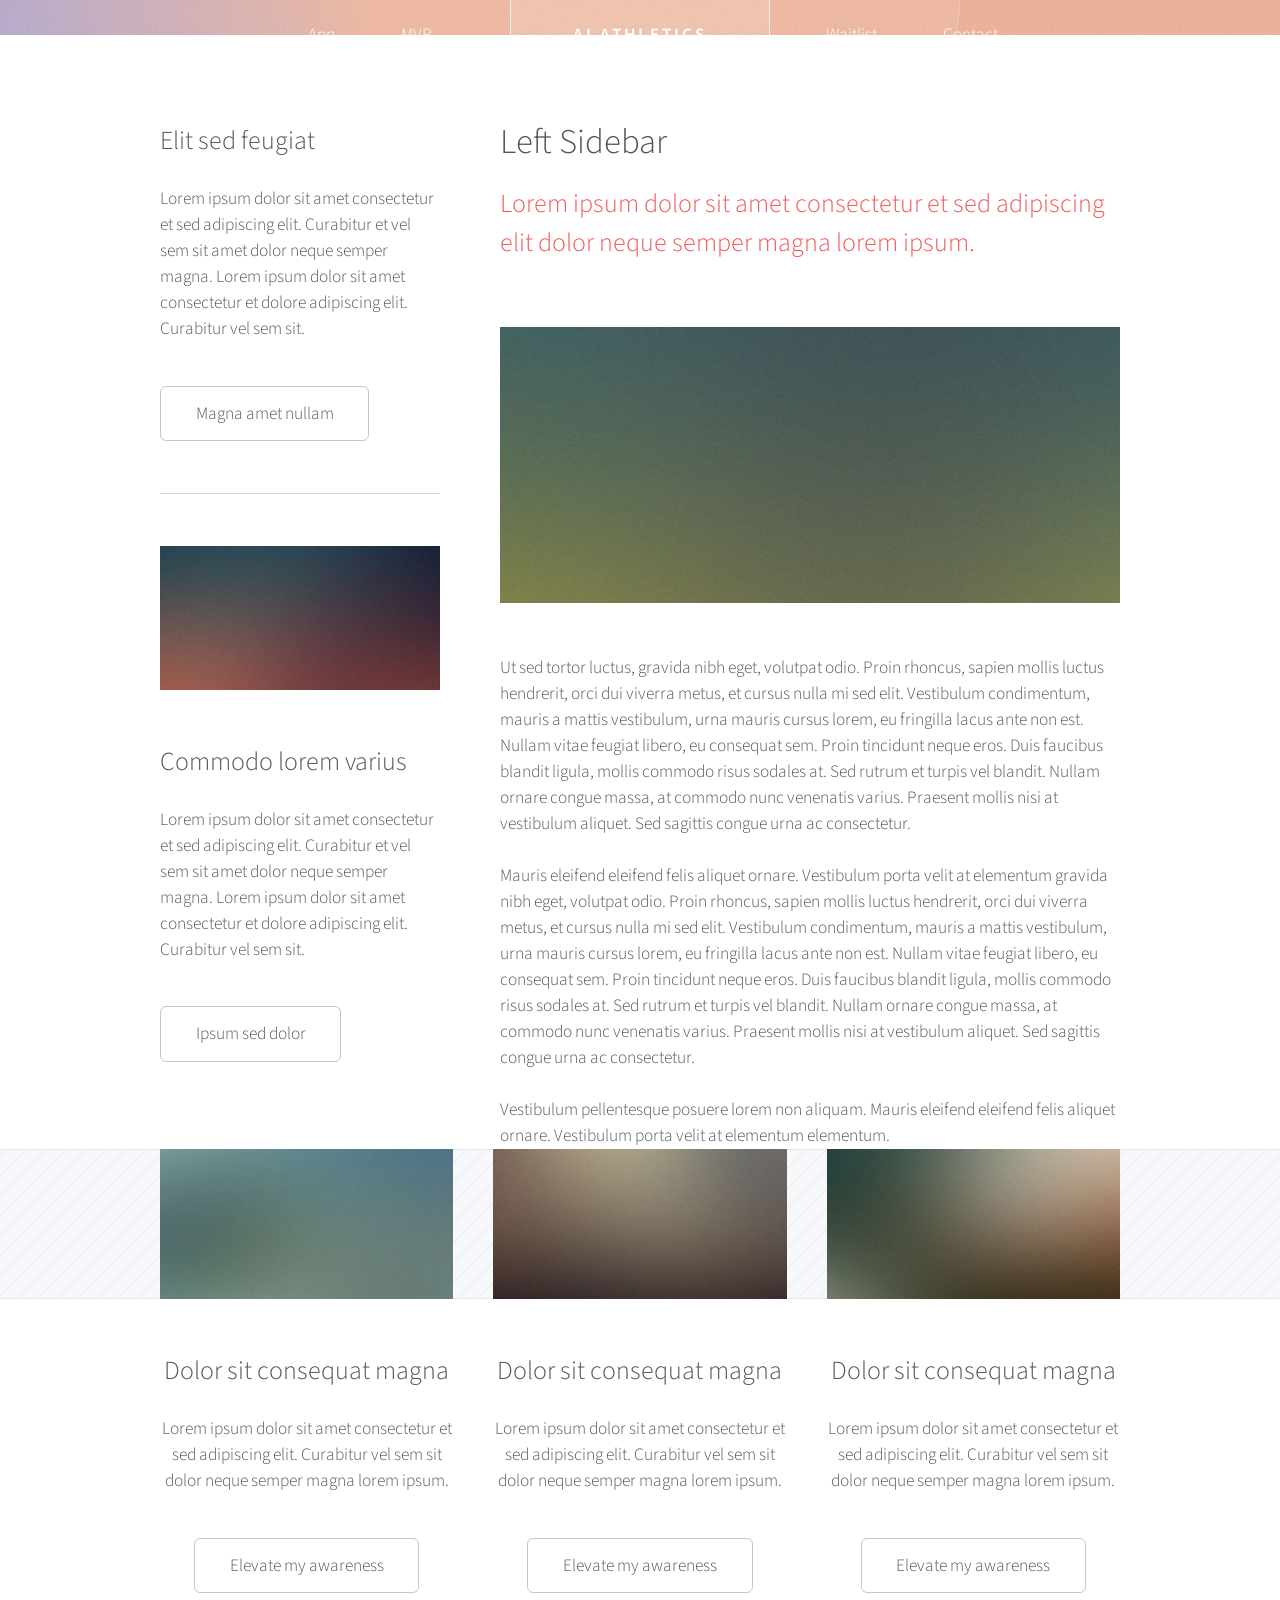
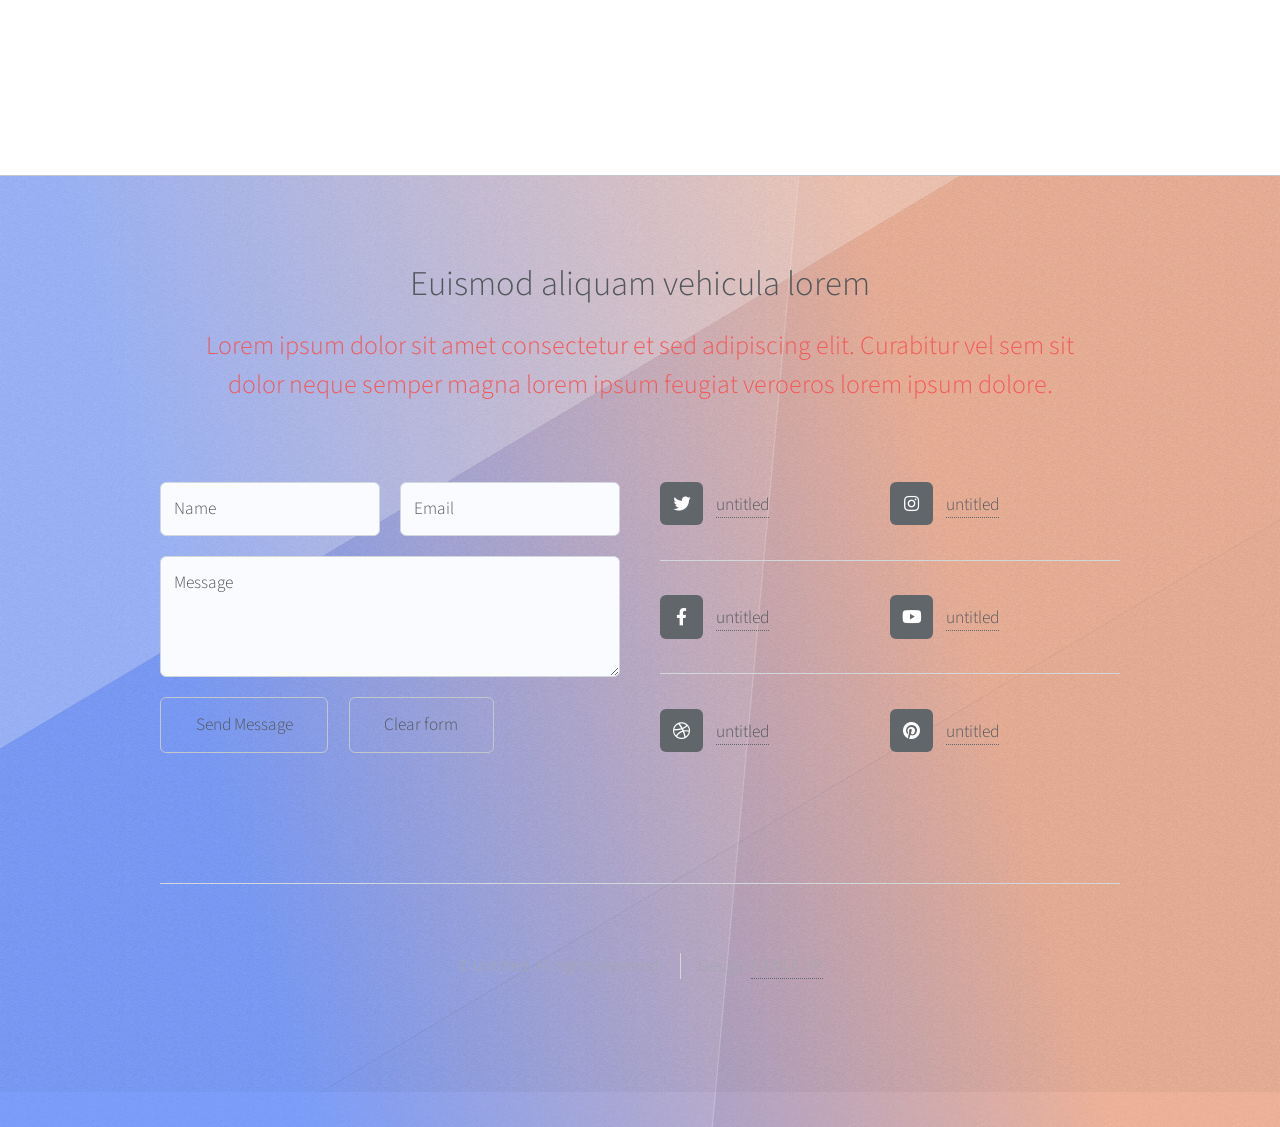
==== app.html @ b70597d1 "New AI Athletics website" ====
<!DOCTYPE HTML>
<!--
	Telephasic by HTML5 UP
	html5up.net | @ajlkn
	Free for personal and commercial use under the CCA 3.0 license (html5up.net/license)
-->
<html>
	<head>
		<title>Telephasic by HTML5 UP</title>
		<meta charset="utf-8" />
		<meta name="viewport" content="width=device-width, initial-scale=1, user-scalable=no" />
		<link rel="stylesheet" href="assets/css/main.css" />
	</head>
	<body class="left-sidebar is-preload">
		<div id="page-wrapper">

			<!-- Header -->
				<div id="header-wrapper">
					<div id="header" class="container">

						<!-- Logo -->
							<h1 id="logo"><a href="index.html">AI Athletics</a></h1>

						<!-- Nav -->
							<nav id="nav">
								<ul>
									<li><a href="app.html">App</a></li>
									<li><a href="mvp.html">MVP</a></li>
									<li class="break"><a href="waitlist.html">Waitlist</a></li>
									<li><a href="contact.html">Contact</a></li>
								</ul>
							</nav>

					</div>

			<!-- Main -->
				<div class="wrapper">
					<div class="container" id="main">
						<div class="row gtr-150">
							<div class="col-4 col-12-narrower">

								<!-- Sidebar -->
									<section id="sidebar">
										<section>
											<header>
												<h3>Elit sed feugiat</h3>
											</header>
											<p>Lorem ipsum dolor sit amet consectetur et sed adipiscing elit. Curabitur et vel
											sem sit amet dolor neque semper magna. Lorem ipsum dolor sit amet consectetur et dolore
											adipiscing elit. Curabitur vel sem sit.</p>
											<ul class="actions">
												<li><a href="#" class="button">Magna amet nullam</a></li>
											</ul>
										</section>
										<section>
											<a href="#" class="image featured"><img src="images/pic07.jpg" alt="" /></a>
											<header>
												<h3>Commodo lorem varius</h3>
											</header>
											<p>Lorem ipsum dolor sit amet consectetur et sed adipiscing elit. Curabitur et vel
											sem sit amet dolor neque semper magna. Lorem ipsum dolor sit amet consectetur et dolore
											adipiscing elit. Curabitur vel sem sit.</p>
											<ul class="actions">
												<li><a href="#" class="button">Ipsum sed dolor</a></li>
											</ul>
										</section>
									</section>

							</div>
							<div class="col-8 col-12-narrower imp-narrower">

								<!-- Content -->
									<article id="content">
										<header>
											<h2>Left Sidebar</h2>
											<p>Lorem ipsum dolor sit amet consectetur et sed adipiscing elit
											dolor neque semper magna lorem ipsum.</p>
										</header>
										<a href="#" class="image featured"><img src="images/pic02.jpg" alt="" /></a>
										<p>Ut sed tortor luctus, gravida nibh eget, volutpat odio. Proin rhoncus, sapien
										mollis luctus hendrerit, orci dui viverra metus, et cursus nulla mi sed elit. Vestibulum
										condimentum, mauris a mattis vestibulum, urna mauris cursus lorem, eu fringilla lacus
										ante non est. Nullam vitae feugiat libero, eu consequat sem. Proin tincidunt neque
										eros. Duis faucibus blandit ligula, mollis commodo risus sodales at. Sed rutrum et
										turpis vel blandit. Nullam ornare congue massa, at commodo nunc venenatis varius.
										Praesent mollis nisi at vestibulum aliquet. Sed sagittis congue urna ac consectetur.</p>
										<p>Mauris eleifend eleifend felis aliquet ornare. Vestibulum porta velit at elementum
										gravida nibh eget, volutpat odio. Proin rhoncus, sapien
										mollis luctus hendrerit, orci dui viverra metus, et cursus nulla mi sed elit. Vestibulum
										condimentum, mauris a mattis vestibulum, urna mauris cursus lorem, eu fringilla lacus
										ante non est. Nullam vitae feugiat libero, eu consequat sem. Proin tincidunt neque
										eros. Duis faucibus blandit ligula, mollis commodo risus sodales at. Sed rutrum et
										turpis vel blandit. Nullam ornare congue massa, at commodo nunc venenatis varius.
										Praesent mollis nisi at vestibulum aliquet. Sed sagittis congue urna ac consectetur.</p>
										<p>Vestibulum pellentesque posuere lorem non aliquam. Mauris eleifend eleifend
										felis aliquet ornare. Vestibulum porta velit at elementum elementum.</p>
									</article>

							</div>
						</div>
						<div class="row features">
							<section class="col-4 col-12-narrower feature">
								<div class="image-wrapper first">
									<a href="#" class="image featured"><img src="images/pic03.jpg" alt="" /></a>
								</div>
								<header>
									<h3>Dolor sit consequat magna</h3>
								</header>
								<p>Lorem ipsum dolor sit amet consectetur et sed adipiscing elit. Curabitur
								vel sem sit dolor neque semper magna lorem ipsum.</p>
								<ul class="actions">
									<li><a href="#" class="button">Elevate my awareness</a></li>
								</ul>
							</section>
							<section class="col-4 col-12-narrower feature">
								<div class="image-wrapper">
									<a href="#" class="image featured"><img src="images/pic04.jpg" alt="" /></a>
								</div>
								<header>
									<h3>Dolor sit consequat magna</h3>
								</header>
								<p>Lorem ipsum dolor sit amet consectetur et sed adipiscing elit. Curabitur
								vel sem sit dolor neque semper magna lorem ipsum.</p>
								<ul class="actions">
									<li><a href="#" class="button">Elevate my awareness</a></li>
								</ul>
							</section>
							<section class="col-4 col-12-narrower feature">
								<div class="image-wrapper">
									<a href="#" class="image featured"><img src="images/pic05.jpg" alt="" /></a>
								</div>
								<header>
									<h3>Dolor sit consequat magna</h3>
								</header>
								<p>Lorem ipsum dolor sit amet consectetur et sed adipiscing elit. Curabitur
								vel sem sit dolor neque semper magna lorem ipsum.</p>
								<ul class="actions">
									<li><a href="#" class="button">Elevate my awareness</a></li>
								</ul>
							</section>
						</div>
					</div>
				</div>

			<!-- Footer -->
				<div id="footer-wrapper">
					<div id="footer" class="container">
						<header class="major">
							<h2>Euismod aliquam vehicula lorem</h2>
							<p>Lorem ipsum dolor sit amet consectetur et sed adipiscing elit. Curabitur vel sem sit<br />
							dolor neque semper magna lorem ipsum feugiat veroeros lorem ipsum dolore.</p>
						</header>
						<div class="row">
							<section class="col-6 col-12-narrower">
								<form method="post" action="#">
									<div class="row gtr-50">
										<div class="col-6 col-12-mobile">
											<input name="name" placeholder="Name" type="text" />
										</div>
										<div class="col-6 col-12-mobile">
											<input name="email" placeholder="Email" type="text" />
										</div>
										<div class="col-12">
											<textarea name="message" placeholder="Message"></textarea>
										</div>
										<div class="col-12">
											<ul class="actions">
												<li><input type="submit" value="Send Message" /></li>
												<li><input type="reset" value="Clear form" /></li>
											</ul>
										</div>
									</div>
								</form>
							</section>
							<section class="col-6 col-12-narrower">
								<div class="row gtr-0">
									<ul class="divided icons col-6 col-12-mobile">
										<li class="icon brands fa-twitter"><a href="#"><span class="extra">twitter.com/</span>untitled</a></li>
										<li class="icon brands fa-facebook-f"><a href="#"><span class="extra">facebook.com/</span>untitled</a></li>
										<li class="icon brands fa-dribbble"><a href="#"><span class="extra">dribbble.com/</span>untitled</a></li>
									</ul>
									<ul class="divided icons col-6 col-12-mobile">
										<li class="icon brands fa-instagram"><a href="#"><span class="extra">instagram.com/</span>untitled</a></li>
										<li class="icon brands fa-youtube"><a href="#"><span class="extra">youtube.com/</span>untitled</a></li>
										<li class="icon brands fa-pinterest"><a href="#"><span class="extra">pinterest.com/</span>untitled</a></li>
									</ul>
								</div>
							</section>
						</div>
					</div>
					<div id="copyright" class="container">
						<ul class="menu">
							<li>&copy; Untitled. All rights reserved.</li><li>Design: <a href="http://html5up.net">HTML5 UP</a></li>
						</ul>
					</div>
				</div>

		</div>

		<!-- Scripts -->
			<script src="assets/js/jquery.min.js"></script>
			<script src="assets/js/jquery.dropotron.min.js"></script>
			<script src="assets/js/browser.min.js"></script>
			<script src="assets/js/breakpoints.min.js"></script>
			<script src="assets/js/util.js"></script>
			<script src="assets/js/main.js"></script>

	</body>
</html>
---- assets/css/main.css ----
@import url("fontawesome-all.min.css");
@import url("https://fonts.googleapis.com/css?family=Source+Sans+Pro:300,300italic,400,400italic,600");

/*
	Telephasic by HTML5 UP
	html5up.net | @ajlkn
	Free for personal and commercial use under the CCA 3.0 license (html5up.net/license)
*/

html, body, div, span, applet, object,
iframe, h1, h2, h3, h4, h5, h6, p, blockquote,
pre, a, abbr, acronym, address, big, cite,
code, del, dfn, em, img, ins, kbd, q, s, samp,
small, strike, strong, sub, sup, tt, var, b,
u, i, center, dl, dt, dd, ol, ul, li, fieldset,
form, label, legend, table, caption, tbody,
tfoot, thead, tr, th, td, article, aside,
canvas, details, embed, figure, figcaption,
footer, header, hgroup, menu, nav, output, ruby,
section, summary, time, mark, audio, video {
	margin: 0;
	padding: 0;
	border: 0;
	font-size: 100%;
	font: inherit;
	vertical-align: baseline;}

article, aside, details, figcaption, figure,
footer, header, hgroup, menu, nav, section {
	display: block;}

body {
	line-height: 1;
}

ol, ul {
	list-style: none;
}

blockquote, q {
	quotes: none;
}

	blockquote:before, blockquote:after, q:before, q:after {
		content: '';
		content: none;
	}

table {
	border-collapse: collapse;
	border-spacing: 0;
}

body {
	-webkit-text-size-adjust: none;
}

mark {
	background-color: transparent;
	color: inherit;
}

input::-moz-focus-inner {
	border: 0;
	padding: 0;
}

input, select, textarea {
	-moz-appearance: none;
	-webkit-appearance: none;
	-ms-appearance: none;
	appearance: none;
}

/* Basic */

	@-ms-viewport {
		width: device-width;
	}

	html {
		box-sizing: border-box;
	}

	*, *:before, *:after {
		box-sizing: inherit;
	}

	body {
		background: #f5f7fa;
		font-family: 'Source Sans Pro', sans-serif;
		font-weight: 300;
		color: #52575c;
		line-height: 1.75em;
		font-size: 14pt;
	}

		body.is-preload *, body.is-preload *:before, body.is-preload *:after {
			-moz-animation: none !important;
			-webkit-animation: none !important;
			-ms-animation: none !important;
			animation: none !important;
			-moz-transition: none !important;
			-webkit-transition: none !important;
			-ms-transition: none !important;
			transition: none !important;
		}

	input, textarea, select {
		font-family: 'Source Sans Pro', sans-serif;
		font-weight: 300;
		color: #52575c;
		line-height: 1.75em;
		font-size: 15pt;
	}

	h1, h2, h3, h4, h5, h6 {
		font-weight: 300;
		color: #52575c;
	}

	h1 a, h2 a, h3 a, h4 a, h5 a, h6 a {
		color: inherit;
		text-decoration: none;
	}

	h2 {
		font-size: 2em;
		line-height: 1.25em;
	}

	h3 {
		font-size: 1.5em;
		line-height: 1.5em;
	}

	a {
		-moz-transition: color 0.25s ease-in-out, border-color 0.25s ease-in-out, background-color 0.25s ease-in-out;
		-webkit-transition: color 0.25s ease-in-out, border-color 0.25s ease-in-out, background-color 0.25s ease-in-out;
		-ms-transition: color 0.25s ease-in-out, border-color 0.25s ease-in-out, background-color 0.25s ease-in-out;
		transition: color 0.25s ease-in-out, border-color 0.25s ease-in-out, background-color 0.25s ease-in-out;
		color: inherit;
		text-decoration: none;
		border-bottom: dotted 1px #62676c;
	}

		a:hover {
			color: #f35858;
			border-bottom-color: rgba(255, 255, 255, 0);
		}

	strong, b {
		font-weight: 400;
		color: #42474c;
	}

	em, i {
		font-style: italic;
	}

	sub {
		position: relative;
		top: 0.5em;
		font-size: 0.8em;
	}

	sup {
		position: relative;
		top: -0.5em;
		font-size: 0.8em;
	}

	hr {
		border: 0;
		border-top: solid 1px #c2c7cc;
	}

	blockquote {
		border-left: solid 0.5em #c2c7cc;
		padding: 1em 0 1em 2em;
		font-style: italic;
	}

	p, ul, ol, dl, table {
		margin-bottom: 1.5em;
	}

	br.clear {
		clear: both;
	}

	.features {
		margin-bottom: 1.5em;
	}

	.feature {
		text-align: center;
	}

/* Sections/Article */

	section, article {
		margin-bottom: 3em;
	}

	section > :last-child,
	article > :last-child,
	section:last-child,
	article:last-child {
		margin-bottom: 0;
	}

	.row > section, .row > article {
		margin-bottom: 0;
	}

	header {
		margin-bottom: 1.5em;
	}

		header > p {
			display: block;
			color: #f35858;
			padding: 0.75em 0 1em 0;
			font-size: 1.5em;
			line-height: 1.5em;
		}

		header.major {
			text-align: center;
		}

/* Container */

	.container {
		margin: 0 auto;
		max-width: 100%;
		width: 1200px;
	}

		@media screen and (max-width: 1280px) {

			.container {
				width: 960px;
			}

		}

		@media screen and (max-width: 1080px) {

			.container {
				width: 100%;
			}

		}

		@media screen and (max-width: 820px) {

			.container {
				width: 100%;
			}

		}

		@media screen and (max-width: 736px) {

			.container {
				width: 100%;
			}

		}

		@media screen and (max-width: 480px) {

			.container {
				width: 100%;
			}

		}

/* Row */

	.row {
		display: flex;
		flex-wrap: wrap;
		box-sizing: border-box;
		align-items: stretch;
	}

		.row > * {
			box-sizing: border-box;
		}

		.row.gtr-uniform > * > :last-child {
			margin-bottom: 0;
		}

		.row.aln-left {
			justify-content: flex-start;
		}

		.row.aln-center {
			justify-content: center;
		}

		.row.aln-right {
			justify-content: flex-end;
		}

		.row.aln-top {
			align-items: flex-start;
		}

		.row.aln-middle {
			align-items: center;
		}

		.row.aln-bottom {
			align-items: flex-end;
		}

		.row > .imp {
			order: -1;
		}

		.row > .col-1 {
			width: 8.33333%;
		}

		.row > .off-1 {
			margin-left: 8.33333%;
		}

		.row > .col-2 {
			width: 16.66667%;
		}

		.row > .off-2 {
			margin-left: 16.66667%;
		}

		.row > .col-3 {
			width: 25%;
		}

		.row > .off-3 {
			margin-left: 25%;
		}

		.row > .col-4 {
			width: 33.33333%;
		}

		.row > .off-4 {
			margin-left: 33.33333%;
		}

		.row > .col-5 {
			width: 41.66667%;
		}

		.row > .off-5 {
			margin-left: 41.66667%;
		}

		.row > .col-6 {
			width: 50%;
		}

		.row > .off-6 {
			margin-left: 50%;
		}

		.row > .col-7 {
			width: 58.33333%;
		}

		.row > .off-7 {
			margin-left: 58.33333%;
		}

		.row > .col-8 {
			width: 66.66667%;
		}

		.row > .off-8 {
			margin-left: 66.66667%;
		}

		.row > .col-9 {
			width: 75%;
		}

		.row > .off-9 {
			margin-left: 75%;
		}

		.row > .col-10 {
			width: 83.33333%;
		}

		.row > .off-10 {
			margin-left: 83.33333%;
		}

		.row > .col-11 {
			width: 91.66667%;
		}

		.row > .off-11 {
			margin-left: 91.66667%;
		}

		.row > .col-12 {
			width: 100%;
		}

		.row > .off-12 {
			margin-left: 100%;
		}

		.row.gtr-0 {
			margin-top: 0px;
			margin-left: 0px;
		}

			.row.gtr-0 > * {
				padding: 0px 0 0 0px;
			}

			.row.gtr-0.gtr-uniform {
				margin-top: 0px;
			}

				.row.gtr-0.gtr-uniform > * {
					padding-top: 0px;
				}

		.row.gtr-25 {
			margin-top: -12.5px;
			margin-left: -12.5px;
		}

			.row.gtr-25 > * {
				padding: 12.5px 0 0 12.5px;
			}

			.row.gtr-25.gtr-uniform {
				margin-top: -12.5px;
			}

				.row.gtr-25.gtr-uniform > * {
					padding-top: 12.5px;
				}

		.row.gtr-50 {
			margin-top: -25px;
			margin-left: -25px;
		}

			.row.gtr-50 > * {
				padding: 25px 0 0 25px;
			}

			.row.gtr-50.gtr-uniform {
				margin-top: -25px;
			}

				.row.gtr-50.gtr-uniform > * {
					padding-top: 25px;
				}

		.row {
			margin-top: -50px;
			margin-left: -50px;
		}

			.row > * {
				padding: 50px 0 0 50px;
			}

			.row.gtr-uniform {
				margin-top: -50px;
			}

				.row.gtr-uniform > * {
					padding-top: 50px;
				}

		.row.gtr-150 {
			margin-top: -75px;
			margin-left: -75px;
		}

			.row.gtr-150 > * {
				padding: 75px 0 0 75px;
			}

			.row.gtr-150.gtr-uniform {
				margin-top: -75px;
			}

				.row.gtr-150.gtr-uniform > * {
					padding-top: 75px;
				}

		.row.gtr-200 {
			margin-top: -100px;
			margin-left: -100px;
		}

			.row.gtr-200 > * {
				padding: 100px 0 0 100px;
			}

			.row.gtr-200.gtr-uniform {
				margin-top: -100px;
			}

				.row.gtr-200.gtr-uniform > * {
					padding-top: 100px;
				}

		@media screen and (max-width: 1280px) {

			.row {
				display: flex;
				flex-wrap: wrap;
				box-sizing: border-box;
				align-items: stretch;
			}

				.row > * {
					box-sizing: border-box;
				}

				.row.gtr-uniform > * > :last-child {
					margin-bottom: 0;
				}

				.row.aln-left {
					justify-content: flex-start;
				}

				.row.aln-center {
					justify-content: center;
				}

				.row.aln-right {
					justify-content: flex-end;
				}

				.row.aln-top {
					align-items: flex-start;
				}

				.row.aln-middle {
					align-items: center;
				}

				.row.aln-bottom {
					align-items: flex-end;
				}

				.row > .imp-normal {
					order: -1;
				}

				.row > .col-1-normal {
					width: 8.33333%;
				}

				.row > .off-1-normal {
					margin-left: 8.33333%;
				}

				.row > .col-2-normal {
					width: 16.66667%;
				}

				.row > .off-2-normal {
					margin-left: 16.66667%;
				}

				.row > .col-3-normal {
					width: 25%;
				}

				.row > .off-3-normal {
					margin-left: 25%;
				}

				.row > .col-4-normal {
					width: 33.33333%;
				}

				.row > .off-4-normal {
					margin-left: 33.33333%;
				}

				.row > .col-5-normal {
					width: 41.66667%;
				}

				.row > .off-5-normal {
					margin-left: 41.66667%;
				}

				.row > .col-6-normal {
					width: 50%;
				}

				.row > .off-6-normal {
					margin-left: 50%;
				}

				.row > .col-7-normal {
					width: 58.33333%;
				}

				.row > .off-7-normal {
					margin-left: 58.33333%;
				}

				.row > .col-8-normal {
					width: 66.66667%;
				}

				.row > .off-8-normal {
					margin-left: 66.66667%;
				}

				.row > .col-9-normal {
					width: 75%;
				}

				.row > .off-9-normal {
					margin-left: 75%;
				}

				.row > .col-10-normal {
					width: 83.33333%;
				}

				.row > .off-10-normal {
					margin-left: 83.33333%;
				}

				.row > .col-11-normal {
					width: 91.66667%;
				}

				.row > .off-11-normal {
					margin-left: 91.66667%;
				}

				.row > .col-12-normal {
					width: 100%;
				}

				.row > .off-12-normal {
					margin-left: 100%;
				}

				.row.gtr-0 {
					margin-top: 0px;
					margin-left: 0px;
				}

					.row.gtr-0 > * {
						padding: 0px 0 0 0px;
					}

					.row.gtr-0.gtr-uniform {
						margin-top: 0px;
					}

						.row.gtr-0.gtr-uniform > * {
							padding-top: 0px;
						}

				.row.gtr-25 {
					margin-top: -10px;
					margin-left: -10px;
				}

					.row.gtr-25 > * {
						padding: 10px 0 0 10px;
					}

					.row.gtr-25.gtr-uniform {
						margin-top: -10px;
					}

						.row.gtr-25.gtr-uniform > * {
							padding-top: 10px;
						}

				.row.gtr-50 {
					margin-top: -20px;
					margin-left: -20px;
				}

					.row.gtr-50 > * {
						padding: 20px 0 0 20px;
					}

					.row.gtr-50.gtr-uniform {
						margin-top: -20px;
					}

						.row.gtr-50.gtr-uniform > * {
							padding-top: 20px;
						}

				.row {
					margin-top: -40px;
					margin-left: -40px;
				}

					.row > * {
						padding: 40px 0 0 40px;
					}

					.row.gtr-uniform {
						margin-top: -40px;
					}

						.row.gtr-uniform > * {
							padding-top: 40px;
						}

				.row.gtr-150 {
					margin-top: -60px;
					margin-left: -60px;
				}

					.row.gtr-150 > * {
						padding: 60px 0 0 60px;
					}

					.row.gtr-150.gtr-uniform {
						margin-top: -60px;
					}

						.row.gtr-150.gtr-uniform > * {
							padding-top: 60px;
						}

				.row.gtr-200 {
					margin-top: -80px;
					margin-left: -80px;
				}

					.row.gtr-200 > * {
						padding: 80px 0 0 80px;
					}

					.row.gtr-200.gtr-uniform {
						margin-top: -80px;
					}

						.row.gtr-200.gtr-uniform > * {
							padding-top: 80px;
						}

		}

		@media screen and (max-width: 1080px) {

			.row {
				display: flex;
				flex-wrap: wrap;
				box-sizing: border-box;
				align-items: stretch;
			}

				.row > * {
					box-sizing: border-box;
				}

				.row.gtr-uniform > * > :last-child {
					margin-bottom: 0;
				}

				.row.aln-left {
					justify-content: flex-start;
				}

				.row.aln-center {
					justify-content: center;
				}

				.row.aln-right {
					justify-content: flex-end;
				}

				.row.aln-top {
					align-items: flex-start;
				}

				.row.aln-middle {
					align-items: center;
				}

				.row.aln-bottom {
					align-items: flex-end;
				}

				.row > .imp-narrow {
					order: -1;
				}

				.row > .col-1-narrow {
					width: 8.33333%;
				}

				.row > .off-1-narrow {
					margin-left: 8.33333%;
				}

				.row > .col-2-narrow {
					width: 16.66667%;
				}

				.row > .off-2-narrow {
					margin-left: 16.66667%;
				}

				.row > .col-3-narrow {
					width: 25%;
				}

				.row > .off-3-narrow {
					margin-left: 25%;
				}

				.row > .col-4-narrow {
					width: 33.33333%;
				}

				.row > .off-4-narrow {
					margin-left: 33.33333%;
				}

				.row > .col-5-narrow {
					width: 41.66667%;
				}

				.row > .off-5-narrow {
					margin-left: 41.66667%;
				}

				.row > .col-6-narrow {
					width: 50%;
				}

				.row > .off-6-narrow {
					margin-left: 50%;
				}

				.row > .col-7-narrow {
					width: 58.33333%;
				}

				.row > .off-7-narrow {
					margin-left: 58.33333%;
				}

				.row > .col-8-narrow {
					width: 66.66667%;
				}

				.row > .off-8-narrow {
					margin-left: 66.66667%;
				}

				.row > .col-9-narrow {
					width: 75%;
				}

				.row > .off-9-narrow {
					margin-left: 75%;
				}

				.row > .col-10-narrow {
					width: 83.33333%;
				}

				.row > .off-10-narrow {
					margin-left: 83.33333%;
				}

				.row > .col-11-narrow {
					width: 91.66667%;
				}

				.row > .off-11-narrow {
					margin-left: 91.66667%;
				}

				.row > .col-12-narrow {
					width: 100%;
				}

				.row > .off-12-narrow {
					margin-left: 100%;
				}

				.row.gtr-0 {
					margin-top: 0px;
					margin-left: 0px;
				}

					.row.gtr-0 > * {
						padding: 0px 0 0 0px;
					}

					.row.gtr-0.gtr-uniform {
						margin-top: 0px;
					}

						.row.gtr-0.gtr-uniform > * {
							padding-top: 0px;
						}

				.row.gtr-25 {
					margin-top: -10px;
					margin-left: -10px;
				}

					.row.gtr-25 > * {
						padding: 10px 0 0 10px;
					}

					.row.gtr-25.gtr-uniform {
						margin-top: -10px;
					}

						.row.gtr-25.gtr-uniform > * {
							padding-top: 10px;
						}

				.row.gtr-50 {
					margin-top: -20px;
					margin-left: -20px;
				}

					.row.gtr-50 > * {
						padding: 20px 0 0 20px;
					}

					.row.gtr-50.gtr-uniform {
						margin-top: -20px;
					}

						.row.gtr-50.gtr-uniform > * {
							padding-top: 20px;
						}

				.row {
					margin-top: -40px;
					margin-left: -40px;
				}

					.row > * {
						padding: 40px 0 0 40px;
					}

					.row.gtr-uniform {
						margin-top: -40px;
					}

						.row.gtr-uniform > * {
							padding-top: 40px;
						}

				.row.gtr-150 {
					margin-top: -60px;
					margin-left: -60px;
				}

					.row.gtr-150 > * {
						padding: 60px 0 0 60px;
					}

					.row.gtr-150.gtr-uniform {
						margin-top: -60px;
					}

						.row.gtr-150.gtr-uniform > * {
							padding-top: 60px;
						}

				.row.gtr-200 {
					margin-top: -80px;
					margin-left: -80px;
				}

					.row.gtr-200 > * {
						padding: 80px 0 0 80px;
					}

					.row.gtr-200.gtr-uniform {
						margin-top: -80px;
					}

						.row.gtr-200.gtr-uniform > * {
							padding-top: 80px;
						}

		}

		@media screen and (max-width: 820px) {

			.row {
				display: flex;
				flex-wrap: wrap;
				box-sizing: border-box;
				align-items: stretch;
			}

				.row > * {
					box-sizing: border-box;
				}

				.row.gtr-uniform > * > :last-child {
					margin-bottom: 0;
				}

				.row.aln-left {
					justify-content: flex-start;
				}

				.row.aln-center {
					justify-content: center;
				}

				.row.aln-right {
					justify-content: flex-end;
				}

				.row.aln-top {
					align-items: flex-start;
				}

				.row.aln-middle {
					align-items: center;
				}

				.row.aln-bottom {
					align-items: flex-end;
				}

				.row > .imp-narrower {
					order: -1;
				}

				.row > .col-1-narrower {
					width: 8.33333%;
				}

				.row > .off-1-narrower {
					margin-left: 8.33333%;
				}

				.row > .col-2-narrower {
					width: 16.66667%;
				}

				.row > .off-2-narrower {
					margin-left: 16.66667%;
				}

				.row > .col-3-narrower {
					width: 25%;
				}

				.row > .off-3-narrower {
					margin-left: 25%;
				}

				.row > .col-4-narrower {
					width: 33.33333%;
				}

				.row > .off-4-narrower {
					margin-left: 33.33333%;
				}

				.row > .col-5-narrower {
					width: 41.66667%;
				}

				.row > .off-5-narrower {
					margin-left: 41.66667%;
				}

				.row > .col-6-narrower {
					width: 50%;
				}

				.row > .off-6-narrower {
					margin-left: 50%;
				}

				.row > .col-7-narrower {
					width: 58.33333%;
				}

				.row > .off-7-narrower {
					margin-left: 58.33333%;
				}

				.row > .col-8-narrower {
					width: 66.66667%;
				}

				.row > .off-8-narrower {
					margin-left: 66.66667%;
				}

				.row > .col-9-narrower {
					width: 75%;
				}

				.row > .off-9-narrower {
					margin-left: 75%;
				}

				.row > .col-10-narrower {
					width: 83.33333%;
				}

				.row > .off-10-narrower {
					margin-left: 83.33333%;
				}

				.row > .col-11-narrower {
					width: 91.66667%;
				}

				.row > .off-11-narrower {
					margin-left: 91.66667%;
				}

				.row > .col-12-narrower {
					width: 100%;
				}

				.row > .off-12-narrower {
					margin-left: 100%;
				}

				.row.gtr-0 {
					margin-top: 0px;
					margin-left: 0px;
				}

					.row.gtr-0 > * {
						padding: 0px 0 0 0px;
					}

					.row.gtr-0.gtr-uniform {
						margin-top: 0px;
					}

						.row.gtr-0.gtr-uniform > * {
							padding-top: 0px;
						}

				.row.gtr-25 {
					margin-top: -7.5px;
					margin-left: -7.5px;
				}

					.row.gtr-25 > * {
						padding: 7.5px 0 0 7.5px;
					}

					.row.gtr-25.gtr-uniform {
						margin-top: -7.5px;
					}

						.row.gtr-25.gtr-uniform > * {
							padding-top: 7.5px;
						}

				.row.gtr-50 {
					margin-top: -15px;
					margin-left: -15px;
				}

					.row.gtr-50 > * {
						padding: 15px 0 0 15px;
					}

					.row.gtr-50.gtr-uniform {
						margin-top: -15px;
					}

						.row.gtr-50.gtr-uniform > * {
							padding-top: 15px;
						}

				.row {
					margin-top: -30px;
					margin-left: -30px;
				}

					.row > * {
						padding: 30px 0 0 30px;
					}

					.row.gtr-uniform {
						margin-top: -30px;
					}

						.row.gtr-uniform > * {
							padding-top: 30px;
						}

				.row.gtr-150 {
					margin-top: -45px;
					margin-left: -45px;
				}

					.row.gtr-150 > * {
						padding: 45px 0 0 45px;
					}

					.row.gtr-150.gtr-uniform {
						margin-top: -45px;
					}

						.row.gtr-150.gtr-uniform > * {
							padding-top: 45px;
						}

				.row.gtr-200 {
					margin-top: -60px;
					margin-left: -60px;
				}

					.row.gtr-200 > * {
						padding: 60px 0 0 60px;
					}

					.row.gtr-200.gtr-uniform {
						margin-top: -60px;
					}

						.row.gtr-200.gtr-uniform > * {
							padding-top: 60px;
						}

		}

		@media screen and (max-width: 736px) {

			.row {
				display: flex;
				flex-wrap: wrap;
				box-sizing: border-box;
				align-items: stretch;
			}

				.row > * {
					box-sizing: border-box;
				}

				.row.gtr-uniform > * > :last-child {
					margin-bottom: 0;
				}

				.row.aln-left {
					justify-content: flex-start;
				}

				.row.aln-center {
					justify-content: center;
				}

				.row.aln-right {
					justify-content: flex-end;
				}

				.row.aln-top {
					align-items: flex-start;
				}

				.row.aln-middle {
					align-items: center;
				}

				.row.aln-bottom {
					align-items: flex-end;
				}

				.row > .imp-mobile {
					order: -1;
				}

				.row > .col-1-mobile {
					width: 8.33333%;
				}

				.row > .off-1-mobile {
					margin-left: 8.33333%;
				}

				.row > .col-2-mobile {
					width: 16.66667%;
				}

				.row > .off-2-mobile {
					margin-left: 16.66667%;
				}

				.row > .col-3-mobile {
					width: 25%;
				}

				.row > .off-3-mobile {
					margin-left: 25%;
				}

				.row > .col-4-mobile {
					width: 33.33333%;
				}

				.row > .off-4-mobile {
					margin-left: 33.33333%;
				}

				.row > .col-5-mobile {
					width: 41.66667%;
				}

				.row > .off-5-mobile {
					margin-left: 41.66667%;
				}

				.row > .col-6-mobile {
					width: 50%;
				}

				.row > .off-6-mobile {
					margin-left: 50%;
				}

				.row > .col-7-mobile {
					width: 58.33333%;
				}

				.row > .off-7-mobile {
					margin-left: 58.33333%;
				}

				.row > .col-8-mobile {
					width: 66.66667%;
				}

				.row > .off-8-mobile {
					margin-left: 66.66667%;
				}

				.row > .col-9-mobile {
					width: 75%;
				}

				.row > .off-9-mobile {
					margin-left: 75%;
				}

				.row > .col-10-mobile {
					width: 83.33333%;
				}

				.row > .off-10-mobile {
					margin-left: 83.33333%;
				}

				.row > .col-11-mobile {
					width: 91.66667%;
				}

				.row > .off-11-mobile {
					margin-left: 91.66667%;
				}

				.row > .col-12-mobile {
					width: 100%;
				}

				.row > .off-12-mobile {
					margin-left: 100%;
				}

				.row.gtr-0 {
					margin-top: 0px;
					margin-left: 0px;
				}

					.row.gtr-0 > * {
						padding: 0px 0 0 0px;
					}

					.row.gtr-0.gtr-uniform {
						margin-top: 0px;
					}

						.row.gtr-0.gtr-uniform > * {
							padding-top: 0px;
						}

				.row.gtr-25 {
					margin-top: -5px;
					margin-left: -5px;
				}

					.row.gtr-25 > * {
						padding: 5px 0 0 5px;
					}

					.row.gtr-25.gtr-uniform {
						margin-top: -5px;
					}

						.row.gtr-25.gtr-uniform > * {
							padding-top: 5px;
						}

				.row.gtr-50 {
					margin-top: -10px;
					margin-left: -10px;
				}

					.row.gtr-50 > * {
						padding: 10px 0 0 10px;
					}

					.row.gtr-50.gtr-uniform {
						margin-top: -10px;
					}

						.row.gtr-50.gtr-uniform > * {
							padding-top: 10px;
						}

				.row {
					margin-top: -20px;
					margin-left: -20px;
				}

					.row > * {
						padding: 20px 0 0 20px;
					}

					.row.gtr-uniform {
						margin-top: -20px;
					}

						.row.gtr-uniform > * {
							padding-top: 20px;
						}

				.row.gtr-150 {
					margin-top: -30px;
					margin-left: -30px;
				}

					.row.gtr-150 > * {
						padding: 30px 0 0 30px;
					}

					.row.gtr-150.gtr-uniform {
						margin-top: -30px;
					}

						.row.gtr-150.gtr-uniform > * {
							padding-top: 30px;
						}

				.row.gtr-200 {
					margin-top: -40px;
					margin-left: -40px;
				}

					.row.gtr-200 > * {
						padding: 40px 0 0 40px;
					}

					.row.gtr-200.gtr-uniform {
						margin-top: -40px;
					}

						.row.gtr-200.gtr-uniform > * {
							padding-top: 40px;
						}

		}

		@media screen and (max-width: 480px) {

			.row {
				display: flex;
				flex-wrap: wrap;
				box-sizing: border-box;
				align-items: stretch;
			}

				.row > * {
					box-sizing: border-box;
				}

				.row.gtr-uniform > * > :last-child {
					margin-bottom: 0;
				}

				.row.aln-left {
					justify-content: flex-start;
				}

				.row.aln-center {
					justify-content: center;
				}

				.row.aln-right {
					justify-content: flex-end;
				}

				.row.aln-top {
					align-items: flex-start;
				}

				.row.aln-middle {
					align-items: center;
				}

				.row.aln-bottom {
					align-items: flex-end;
				}

				.row > .imp-mobilep {
					order: -1;
				}

				.row > .col-1-mobilep {
					width: 8.33333%;
				}

				.row > .off-1-mobilep {
					margin-left: 8.33333%;
				}

				.row > .col-2-mobilep {
					width: 16.66667%;
				}

				.row > .off-2-mobilep {
					margin-left: 16.66667%;
				}

				.row > .col-3-mobilep {
					width: 25%;
				}

				.row > .off-3-mobilep {
					margin-left: 25%;
				}

				.row > .col-4-mobilep {
					width: 33.33333%;
				}

				.row > .off-4-mobilep {
					margin-left: 33.33333%;
				}

				.row > .col-5-mobilep {
					width: 41.66667%;
				}

				.row > .off-5-mobilep {
					margin-left: 41.66667%;
				}

				.row > .col-6-mobilep {
					width: 50%;
				}

				.row > .off-6-mobilep {
					margin-left: 50%;
				}

				.row > .col-7-mobilep {
					width: 58.33333%;
				}

				.row > .off-7-mobilep {
					margin-left: 58.33333%;
				}

				.row > .col-8-mobilep {
					width: 66.66667%;
				}

				.row > .off-8-mobilep {
					margin-left: 66.66667%;
				}

				.row > .col-9-mobilep {
					width: 75%;
				}

				.row > .off-9-mobilep {
					margin-left: 75%;
				}

				.row > .col-10-mobilep {
					width: 83.33333%;
				}

				.row > .off-10-mobilep {
					margin-left: 83.33333%;
				}

				.row > .col-11-mobilep {
					width: 91.66667%;
				}

				.row > .off-11-mobilep {
					margin-left: 91.66667%;
				}

				.row > .col-12-mobilep {
					width: 100%;
				}

				.row > .off-12-mobilep {
					margin-left: 100%;
				}

				.row.gtr-0 {
					margin-top: 0px;
					margin-left: 0px;
				}

					.row.gtr-0 > * {
						padding: 0px 0 0 0px;
					}

					.row.gtr-0.gtr-uniform {
						margin-top: 0px;
					}

						.row.gtr-0.gtr-uniform > * {
							padding-top: 0px;
						}

				.row.gtr-25 {
					margin-top: -5px;
					margin-left: -5px;
				}

					.row.gtr-25 > * {
						padding: 5px 0 0 5px;
					}

					.row.gtr-25.gtr-uniform {
						margin-top: -5px;
					}

						.row.gtr-25.gtr-uniform > * {
							padding-top: 5px;
						}

				.row.gtr-50 {
					margin-top: -10px;
					margin-left: -10px;
				}

					.row.gtr-50 > * {
						padding: 10px 0 0 10px;
					}

					.row.gtr-50.gtr-uniform {
						margin-top: -10px;
					}

						.row.gtr-50.gtr-uniform > * {
							padding-top: 10px;
						}

				.row {
					margin-top: -20px;
					margin-left: -20px;
				}

					.row > * {
						padding: 20px 0 0 20px;
					}

					.row.gtr-uniform {
						margin-top: -20px;
					}

						.row.gtr-uniform > * {
							padding-top: 20px;
						}

				.row.gtr-150 {
					margin-top: -30px;
					margin-left: -30px;
				}

					.row.gtr-150 > * {
						padding: 30px 0 0 30px;
					}

					.row.gtr-150.gtr-uniform {
						margin-top: -30px;
					}

						.row.gtr-150.gtr-uniform > * {
							padding-top: 30px;
						}

				.row.gtr-200 {
					margin-top: -40px;
					margin-left: -40px;
				}

					.row.gtr-200 > * {
						padding: 40px 0 0 40px;
					}

					.row.gtr-200.gtr-uniform {
						margin-top: -40px;
					}

						.row.gtr-200.gtr-uniform > * {
							padding-top: 40px;
						}

		}

/* Image */

	.image {
		-moz-transition: opacity 0.25s ease-in-out;
		-webkit-transition: opacity 0.25s ease-in-out;
		-ms-transition: opacity 0.25s ease-in-out;
		transition: opacity 0.25s ease-in-out;
		display: inline-block;
		outline: 0;
		border: 0;
	}

		.image img {
			display: block;
			width: 100%;
		}

		.image.fit {
			display: block;
			width: 100%;
		}

		.image.featured {
			display: block;
			width: 100%;
			margin: 0 0 3em 0;
		}

		.image.left {
			float: left;
			margin: 0 2em 2em 0;
		}

		.image.centered {
			display: block;
			margin: 0 0 3em 0;
		}

			.image.centered img {
				margin: 0 auto;
				width: auto;
			}

	a.image:hover {
		opacity: 0.85;
	}

/* List */

	ul {
		list-style: disc;
		padding-left: 1em;
	}

		ul li {
			padding-left: 0.5em;
		}

	ol {
		list-style: decimal;
		padding-left: 1.25em;
	}

		ol li {
			padding-left: 0.25em;
		}

/* Actions */

	ul.actions {
		padding-top: 1em;
		list-style: none;
		padding-left: 0;
	}

		ul.actions.major {
			text-align: center;
		}

		ul.actions li {
			display: inline-block;
			margin-left: 1em;
			padding-left: 0;
		}

			ul.actions li:first-child {
				margin-left: 0;
			}

/* Divided */

	ul.divided {
		list-style: none;
		padding-left: 0;
	}

		ul.divided li {
			border-top: solid 1px #d2d7dc;
			padding-top: 2em;
			margin-top: 2em;
			padding-left: 0;
		}

			ul.divided li:first-child {
				padding-top: 0;
				margin-top: 0;
				border-top: 0;
			}

/* Icons */

	ul.icons {
		list-style: none;
		padding-left: 0;
	}

		ul.icons li {
			padding-left: 0;
		}

			ul.icons li:before {
				display: inline-block;
				color: #fff;
				background: #61666b;
				width: 2.5em;
				height: 2.5em;
				border-radius: 0.35em;
				text-align: center;
				line-height: 2.5em;
				margin-right: 0.75em;
			}

/* Menu */

	ul.menu {
		list-style: none;
		padding-left: 0;
	}

		ul.menu li {
			display: inline-block;
			border-left: solid 1px #d2d7dc;
			padding-left: 1em;
			margin-left: 1em;
		}

			ul.menu li:first-child {
				border-left: 0;
				padding-left: 0;
				margin-left: 0;
			}

/* Form */

	form .actions {
		padding-top: 0;
	}

	form label {
		display: block;
		font-weight: 300;
		color: #52575c;
		margin: 0 0 0.5em 0;
	}

	form input[type="text"],
	form input[type="email"],
	form input[type="password"],
	form select,
	form textarea {
		-moz-transition: background-color 0.25s ease-in-out;
		-webkit-transition: background-color 0.25s ease-in-out;
		-ms-transition: background-color 0.25s ease-in-out;
		transition: background-color 0.25s ease-in-out;
		-webkit-appearance: none;
		display: block;
		background: #f9fbfe;
		border: solid 1px #d2d7dc;
		border-radius: 0.35em;
		width: 100%;
		line-height: 1.5em;
		padding: 0.75em;
	}

		form input[type="text"]:focus,
		form input[type="email"]:focus,
		form input[type="password"]:focus,
		form select:focus,
		form textarea:focus {
			background: #fff;
		}

	form textarea {
		min-height: 7em;
	}

	form ::-webkit-input-placeholder {
		color: #555 !important;
	}

	form :-moz-placeholder {
		color: #555 !important;
	}

	form ::-moz-placeholder {
		color: #555 !important;
	}

	form :-ms-input-placeholder {
		color: #555 !important;
	}

	form ::-moz-focus-inner {
		border: 0;
	}

/* Table */

	table {
		width: 100%;
	}

		table.default {
			width: 100%;
		}

			table.default tbody tr {
				border-top: solid 1px #D2D7DC;
			}

				table.default tbody tr:nth-child(2n+1) {
					background: #f9fbfe;
				}

			table.default td {
				padding: 0.5em 1em 0.5em 1em;
			}

			table.default th {
				text-align: left;
				font-weight: 400;
				padding: 0.5em 1em 0.5em 1em;
			}

			table.default tfoot {
				border-top: solid 1px #D2D7DC;
			}

/* Button */

	input[type="button"],
	input[type="submit"],
	input[type="reset"],
	button,
	.button {
		-moz-transition: color 0.25s ease-in-out, border-color 0.25s ease-in-out, background-color 0.25s ease-in-out;
		-webkit-transition: color 0.25s ease-in-out, border-color 0.25s ease-in-out, background-color 0.25s ease-in-out;
		-ms-transition: color 0.25s ease-in-out, border-color 0.25s ease-in-out, background-color 0.25s ease-in-out;
		transition: color 0.25s ease-in-out, border-color 0.25s ease-in-out, background-color 0.25s ease-in-out;
		display: inline-block;
		color: inherit;
		background: none;
		text-decoration: none;
		border: solid 1px #c2c7cc;
		border-radius: 0.35em;
		padding: 0.8em 2em 0.8em 2em;
		cursor: pointer;
		outline: 0;
	}

		input[type="button"]:hover,
		input[type="submit"]:hover,
		input[type="reset"]:hover,
		button:hover,
		.button:hover {
			color: #f35858;
			border-color: rgba(243, 88, 88, 0.5);
		}


/* Second section stuff */
	.grid-3 {
		display: grid;
		grid-template-columns: repeat(3, 1fr);
		gap: 24px;
		margin-top: 30px;
	}

	/* IMAGE CARDS */
	.image-card {
		position: relative;
		min-height: 420px;

		border-radius: 24px;
		overflow: hidden;

		background-size: cover;
		background-position: center;

		display: flex;
		align-items: flex-end;

		transition: transform 0.3s ease;
	}

	.image-card:hover {
		transform: translateY(-6px);
	}

	/* DARK OVERLAY */
	.card-overlay {
		width: 100%;
		padding: 28px;

		background: linear-gradient(
			to top,
			rgba(0,0,0,0.78),
			rgba(0,0,0,0.15)
		);

		color: white;
	}

	/* TITLES */
	.card-overlay h3 {
		color: white;
		font-size: 1.6em;
		margin-bottom: 12px;
	}

	/* TEXT */
	.card-overlay p {
		color: rgba(255,255,255,0.88);
		margin: 0;
		line-height: 1.7;
	}

	/* BACKGROUND IMAGES */
	.card-1 {
		background-image: url("../../images/pic03.jpg");
	}

	.card-2 {
		background-image: url("../../images/pic04.jpg");
	}

	.card-3 {
		background-image: url("../../images/pic05.jpg");
	}

	.audience-1 {
		background-image: url("../../images/athlete.jpg");
	}

	.audience-2 {
		background-image: url("../../images/coach.jpg");
	}

	.audience-3 {
		background-image: url("../../images/team.jpg");
	}

	/* MOBILE */
	@media screen and (max-width: 980px) {
		.grid-3 {
			grid-template-columns: 1fr;
		}
	}
	

	.card:hover {
		transform: translateY(-4px);
		background: rgba(110, 203, 255, 0.18);
		border-color: rgba(110, 203, 255, 0.4);
	}

/* Icons */
	.icon {
		text-decoration: none;
		text-decoration: none;
	}

		.icon:before {
			-moz-osx-font-smoothing: grayscale;
			-webkit-font-smoothing: antialiased;
			display: inline-block;
			font-style: normal;
			font-variant: normal;
			text-rendering: auto;
			line-height: 1;
			text-transform: none !important;
			font-family: 'Font Awesome 5 Free';
			font-weight: 400;
		}

		.icon:before {
			line-height: inherit;
		}

		.icon > .label {
			display: none;
		}

		.icon.solid:before {
			font-weight: 900;
		}

		.icon.brands:before {
			font-family: 'Font Awesome 5 Brands';
		}

/* Wrappers */

	.wrapper {
		position: relative;
		background: #fff;
		overflow-x: hidden;
		padding: 6em 0 6em 0;
	}

	.image-wrapper {
		position: relative;
	}

		.image-wrapper .image {
			position: relative;
			z-index: 2;
		}

		.image-wrapper.first:before {
			content: '';
			display: block;
			width: 2000%;
			height: 100%;
			position: absolute;
			left: -1000%;
			top: 0;
			z-index: 1;
			box-shadow: inset 0px 0px 0px 1px #e8e8e8;
			background: #f6f8fb url("images/image-wrapper.svg");
		}

	#header-wrapper {
		position: relative;
		padding: 4em 0 2em 0;
		background-image: url("images/header.svg");
		background-image: url("images/overlay.png"), url("images/header.svg"), -moz-linear-gradient(75deg, #7096ff 15%, #F2B69D 55%);
		background-image: url("images/overlay.png"), url("images/header.svg"), -webkit-linear-gradient(75deg, #7096ff 15%, #F2B69D 55%);
		background-image: url("images/overlay.png"), url("images/header.svg"), -ms-linear-gradient(75deg, #7096ff 15%, #F2B69D 55%);
		background-image: url("images/overlay.png"), url("images/header.svg"), linear-gradient(75deg, #7096ff 15%, #F2B69D 55%);
		background-color: #f08c89;
		background-size: 100% 620%;
		background-size: 128px 128px, 100% 620%, auto;
		background-repeat: repeat, no-repeat, no-repeat;
	}

	.homepage #header-wrapper {
		padding: 5em 0 2em 0;
		background-size: 128px 128px, 100% 100%, auto;
	}

	#promo-wrapper {
		position: relative;
		background-image: url("images/overlay.png"), url("../../images/promo.jpg");
		background-size: 192px 192px, cover;
		background-position: top left, center center;
		color: #fff;
		text-align: center;
		padding: 6em 0 6em 0;
	}

	#promo {
		display: grid;
		grid-template-columns: repeat(3, 1fr);
		gap: 30px;

		max-width: 1200px;
		margin: 0 auto;

		padding: 0 6%;
	}

	/* CARDS */
	.promo-card {
	background: rgba(255,255,255,0.06);
	border: 1px solid rgba(255,255,255,0.12);
	border-radius: 24px;
	padding: 40px 30px;
	backdrop-filter: blur(10px);

	transition: all 0.3s ease;
	}

	.promo-card:hover {
	transform: translateY(-4px);
	background: rgba(255,255,255,0.09);
	}

	/* TITLES */
	.promo-card h3 {
	font-size: 28px;
	margin-bottom: 16px;
	color: white;
	}

	/* TEXT */
	.promo-card p {
	font-size: 17px;
	line-height: 1.7;
	color: rgba(255,255,255,0.82);
	}

	/* MOBILE */
	@media screen and (max-width: 980px) {
	.promo-grid {
		grid-template-columns: 1fr;
	}
	}

	.hero-logo {
		display: block;
		margin: 0 auto 20px auto;
		width: 240px;   /* adjust size here */
		height: auto;
	}

	#footer-wrapper {
		-webkit-transform: translate3d(0, 0, 0);
		position: relative;
		border-top: solid 1px #c2c7cc;
		padding: 6em 0 6em 0;
		background-image: url("images/overlay.png"), url("images/footer.svg");
		background-size: 128px 128px,				100% 100%;
	}

/* Header */

	#logo {
		position: absolute;
		z-index: 1;
		top: 0;
		left: 50%;
		width: 15em;
		margin-left: -7.5em;
	}

		#logo a {
			display: block;
			width: 100%;
			height: 4em;
			line-height: 4em;
			background: rgba(255, 255, 255, 0.15);
			border: solid 1px;
			border-color: #fff;
			border-color: rgba(255, 255, 255, 0.75);
			border-top: 0;
			border-radius: 0 0 0.35em 0.35em;
			color: #fff;
			display: inline-block;
			font-weight: 600;
			letter-spacing: 3px;
			text-align: center;
			text-transform: uppercase;
		}

	#nav {
		text-align: center;
		position: absolute;
		top: 0;
		left: 0;
		width: 100%;
		height: 4em;
		line-height: 4em;
	}

		#nav > ul {
			margin: 0;
		}

			#nav > ul > li {
				display: inline-block;
				margin-left: 1em;
			}

				#nav > ul > li > ul {
					display: none;
				}

				#nav > ul > li > span, #nav > ul > li > a {
					color: #fff;
					text-decoration: none;
					outline: 0;
					border: 0;
					border: solid 1px rgba(255, 255, 255, 0);
					border-radius: 0.35em;
					padding: 0.3em 1em 0.3em 1em;
					-moz-transition: border-color 0.25s ease-in-out, background-color 0.25s ease-in-out;
					-webkit-transition: border-color 0.25s ease-in-out, background-color 0.25s ease-in-out;
					-o-transition: border-color 0.25s ease-in-out, background-color 0.25s ease-in-out;
					-ms-transition: border-color 0.25s ease-in-out, background-color 0.25s ease-in-out;
					transition: border-color 0.25s ease-in-out, background-color 0.25s ease-in-out;
				}

				#nav > ul > li.active > span, #nav > ul > li.active > a {
					border-color: rgba(255, 255, 255, 0.75);
					background-color: rgba(255, 255, 255, 0.15);
					color: #fff;
				}

				#nav > ul > li:first-child {
					margin-left: 0;
				}

				#nav > ul > li.break {
					margin-left: 20em;
				}

	.dropotron {
		text-align: left;
		line-height: 2em;
		border-radius: 0.35em;
		min-width: 12em;
		background: #fff;
		line-height: 1em;
		padding: 0.85em 0 0.85em 0;
		box-shadow: 0px 1px 3px 0px rgba(0, 0, 0, 0.25);
		margin-top: -0.8em;
		list-style: none;
	}

		.dropotron a, .dropotron span {
			display: block;
			padding: 0.65em 1em 0.65em 1em;
			border-top: solid 1px #e8e8e8;
			border-bottom: 0;
		}

		.dropotron li {
			padding-left: 0;
		}

			.dropotron li:first-child > a, .dropotron li:first-child > span {
				border-top: 0;
			}

			.dropotron li.active > a, .dropotron li.active > span {
				color: #f35858;
			}

		.dropotron.level-0 {
			font-size: 0.9em;
			margin-top: 0;
		}

			.dropotron.level-0:before {
				content: '';
				position: absolute;
				top: -1em;
				width: 1em;
				height: 1em;
				border-bottom: solid 0.5em #fff;
				border-left: solid 0.5em rgba(255, 255, 255, 0);
				border-right: solid 0.5em rgba(255, 255, 255, 0);
			}

			.dropotron.level-0.center:before {
				left: 50%;
				margin-left: -0.5em;
			}

			.dropotron.level-0.left:before {
				left: 1em;
			}

			.dropotron.level-0.right:before {
				right: 1em;
			}

/* Hero */

	#hero {
		position: relative;
		color: #fff;
		text-align: center;
		z-index: 1;
	}

		#hero h2 {
			color: #fff;
			font-size: 3em;
		}

		#hero strong {
			color: inherit;
		}

		#hero header > span {
			color: #fff;
		}

		#hero p {
			font-size: 1.5em;
			line-height: 1.5em;
		}

		#hero .button {
			background: #fff;
			border-color: rgba(255, 255, 255, 0);
			color: #f08c89;
			font-size: 1.25em;
		}

			#hero .button:hover {
				border-color: rgba(255, 255, 255, 0.75);
				background-color: rgba(255, 255, 255, 0.15);
				color: #fff;
			}

		#hero a {
			color: #fff;
			border-color: #fff;
			border-color: rgba(255, 255, 255, 0.5);
		}

			#hero a:hover {
				border-color: rgba(255, 255, 255, 0);
			}

/* Promo */
		#promo {
			display: grid;
			grid-template-columns: repeat(3, 1fr);
			gap: 30px;

			max-width: 1200px;
			margin: 0 auto;

			position: relative;
			z-index: 1;

			background: transparent;
			border: none;
			padding: 0;
		}

		#promo h2 {
			color: #fff;
			display: inline-block;
			margin-right: 1em;
			font-size: 1.75em;
		}

		#promo .button {
			background: #fff;
			border-color: rgba(255, 255, 255, 0);
			color: #27636B;
			font-size: 1.25em;
		}

			#promo .button:hover {
				border-color: rgba(255, 255, 255, 0.75);
				background-color: rgba(255, 255, 255, 0.15);
				color: #fff;
			}

/* Main */

	#main {
		padding-bottom: 4em;
	}

/* Sidebar */

	#sidebar section {
		border-top: solid 1px #d2d7dc;
		margin-top: 3em;
		padding-top: 3em;
	}

		#sidebar section:first-child {
			border-top: 0;
			margin-top: 0;
			padding-top: 0;
		}

/* Footer */

	#footer {
		position: relative;
		z-index: 1;
	}

		#footer header.major {
			margin-bottom: 3em;
		}

/* Copyright */

	#copyright {
		position: relative;
		z-index: 1;
		text-align: center;
		border-top: solid 1px #d2d7dc;
		color: #a2a7ac;
		padding-top: 4em;
		margin-top: 6em;
	}

/* Normal */

	@media screen and (max-width: 1280px) {

		/* Basic */

			body, input, textarea, select {
				line-height: 1.5em;
				font-size: 13pt;
			}

			span.extra {
				display: none;
			}

		/* Wrappers */

			.wrapper {
				padding: 5em 0 5em 0;
			}

			#header-wrapper {
				padding: 2em 0 2em 0;
			}

			.homepage #header-wrapper {
				padding: 8em 0 4em 0;
			}

			#promo-wrapper {
				padding: 5em 0 5em 0;
			}

			#footer-wrapper {
				padding: 5em 0 5em 0;
			}

	}

/* Narrow */

	@media screen and (max-width: 1080px) {

		/* Sections/Article */

			header br {
				display: none;
			}

		/* Button */

			input[type="button"],
			input[type="submit"],
			input[type="reset"],
			button,
			.button {
				padding-left: 1.25em;
				padding-right: 1.25em;
			}

		/* Wrappers */

			.wrapper {
				padding: 4em 2em 4em 2em;
			}

			#header-wrapper {
				padding: 5em 0 1em 0;
			}

			.homepage #header-wrapper {
				padding: 5em 0 4em 0;
			}

			#promo-wrapper {
				padding: 2em;
			}

			#footer-wrapper {
				padding: 4em 2em 4em 2em;
			}

		/* Header */

			#nav {
				position: relative;
				margin: 0.5em 0 0 0;
				line-height: 2.25em;
				height: 2.25em;
			}

				#nav > ul > li {
					margin-left: 0;
				}

					#nav > ul > li.break {
						margin-left: 0;
					}

			.dropotron.level-0 {
				margin-top: 1.1em;
			}

		/* Hero */

			#hero {
				padding: 3.5em 4em 0 4em;
			}

				#hero h2 {
					font-size: 2.75em;
				}

				#hero p br {
					display: none;
				}

		/* Promo */

			#promo {
				padding: 1.75em 2.5em 1.75em 2.5em;
				display: inline-block;
			}

				#promo .button {
					font-size: 1.25em;
				}

				#promo h2 {
					display: block;
					margin: 0 0 1em 0;
					font-size: 1.5em;
				}

		/* Copyright */

			#copyright {
				padding-top: 2em;
				margin-top: 3em;
			}

	}

/* Narrower */

	@media screen and (max-width: 820px) {

		/* Basic */

			body, input, textarea, select {
				line-height: 1.5em;
				font-size: 14pt;
			}

			span.extra {
				display: inline;
			}

			.features {
				margin-bottom: 0;
			}

		/* Sections/Article */

			section, article {
				margin-bottom: 3em;
			}

			.row > section, .row > article {
				margin-bottom: 3em;
			}

			section:last-child,
			article:last-child {
				margin-bottom: 0;
			}

			.row > section:last-child,
			.row > article:last-child {
				margin-bottom: 0;
			}

		/* Menu */

			ul.menu {
				text-align: center;
			}

				ul.menu li {
					display: block;
					border: 0;
					padding: 0;
					margin: 0;
					line-height: 2em;
				}

					ul.menu li:first-child {
						border-top: 0;
					}

		/* Actions */

			ul.actions.major {
				padding-top: 2em;
			}

		/* Header */

			#nav {
				font-size: 0.9em;
			}

				#nav > ul > li > span, #nav > ul > li > a {
					padding: 0.25em 0.5em 0.25em 0.5em;
				}

		/* Hero */

			#hero h2 {
				font-size: 2.5em;
			}

		/* Main */

			#main {
				padding-bottom: 0;
			}

		/* Content */

			#content {
				margin-bottom: 3em;
			}

		/* Sidebar */

			#sidebar {
				margin-bottom: 3em;
			}

				#sidebar section {
					border-top: 0;
					margin-top: 0;
					padding-top: 1em;
				}

		/* Footer */

			#footer header.major {
				margin-bottom: 1.5em;
			}

	}

/* Mobile */

	#navPanel, #navButton {
		display: none;
	}

	@media screen and (max-width: 736px) {

		/* Basic */

			html, body {
				overflow-x: hidden;
			}

			body, input, textarea, select {
				font-size: 13pt;
				letter-spacing: 0;
			}

			h2 {
				font-size: 1.5em;
				line-height: 1.25em;
			}

		/* Sections/Article */

			header {
				margin-bottom: 1em;
			}

				header > p {
					font-size: 1em;
				}

		/* Divided */

			ul.divided li {
				padding-top: 0.75em;
				margin-top: 0.75em;
			}

		/* Wrappers */

			.wrapper {
				padding: 3em 20px 3em 20px;
			}

			#header-wrapper {
				padding: 3em 20px 20px 20px;
				text-align: center;
			}

			.homepage #header-wrapper {
				padding: 3em 20px 3em 20px;
			}

			#promo-wrapper {
				padding: 20px;
			}

			#footer-wrapper {
				padding: 3em 20px 3em 20px;
			}

		/* Header */

			#logo {
				position: relative;
			}

				#logo a {
					border: solid 1px rgba(255, 255, 255, 0.75);
					border-radius: 0.35em;
					height: 3em;
					line-height: 3em;
				}

		/* Nav */

			#nav {
				display: none;
			}

		/* Footer */

			#footer ul.divided {
				margin: 0;
			}

				#footer ul.divided li:first-child {
					border-top: solid 1px #d2d7dc;
					padding-top: 0.75em;
					margin-top: 0.75em;
				}

				#footer ul.divided:first-child li:first-child {
					border-top: 0;
					padding-top: 0;
					margin-top: 0;
				}

		/* Hero */

			#hero {
				padding: 2.5em 2em 0 2em;
			}

				#hero header {
					margin: 0 0 1.25em 0;
				}

					#hero header h2 {
						font-size: 1.5em;
					}

				#hero p {
					font-size: 1em;
				}

		/* Nav */

			#page-wrapper {
				-moz-backface-visibility: hidden;
				-webkit-backface-visibility: hidden;
				-ms-backface-visibility: hidden;
				backface-visibility: hidden;
				-moz-transition: -moz-transform 0.5s ease;
				-webkit-transition: -webkit-transform 0.5s ease;
				-ms-transition: -ms-transform 0.5s ease;
				transition: transform 0.5s ease;
				padding-bottom: 1px;
			}

			#navButton {
				-moz-backface-visibility: hidden;
				-webkit-backface-visibility: hidden;
				-ms-backface-visibility: hidden;
				backface-visibility: hidden;
				-moz-transition: -moz-transform 0.5s ease;
				-webkit-transition: -webkit-transform 0.5s ease;
				-ms-transition: -ms-transform 0.5s ease;
				transition: transform 0.5s ease;
				display: block;
				height: 44px;
				left: 0;
				position: fixed;
				top: 0;
				width: 100%;
				z-index: 10001;
			}

				#navButton .toggle {
					text-decoration: none;
					border: 0;
					height: 100%;
					left: 0;
					outline: 0;
					position: absolute;
					top: 0;
					width: 100%;
				}

					#navButton .toggle:before {
						-moz-osx-font-smoothing: grayscale;
						-webkit-font-smoothing: antialiased;
						display: inline-block;
						font-style: normal;
						font-variant: normal;
						text-rendering: auto;
						line-height: 1;
						text-transform: none !important;
						font-family: 'Font Awesome 5 Free';
						font-weight: 900;
					}

					#navButton .toggle:before {
						background: rgba(128, 132, 136, 0.35);
						border-radius: 0 0 0.35em 0.35em;
						border-top: 0;
						color: #fff;
						content: '\f0c9';
						display: block;
						font-size: 18px;
						height: 30px;
						left: 50%;
						line-height: 30px;
						margin-left: -40px;
						position: absolute;
						text-align: center;
						text-decoration: none;
						width: 80px;
					}

			#navPanel {
				-moz-backface-visibility: hidden;
				-webkit-backface-visibility: hidden;
				-ms-backface-visibility: hidden;
				backface-visibility: hidden;
				-moz-transform: translateY(-50vh);
				-webkit-transform: translateY(-50vh);
				-ms-transform: translateY(-50vh);
				transform: translateY(-50vh);
				-moz-transition: -moz-transform 0.5s ease;
				-webkit-transition: -webkit-transform 0.5s ease;
				-ms-transition: -ms-transform 0.5s ease;
				transition: transform 0.5s ease;
				background-image: url("images/overlay.png"), url("images/navPanel.svg"), -moz-linear-gradient(top, rgba(255, 255, 255, 0), rgba(0, 0, 0, 0.25));
				background-image: url("images/overlay.png"), url("images/navPanel.svg"), -webkit-linear-gradient(top, rgba(255, 255, 255, 0), rgba(0, 0, 0, 0.25));
				background-image: url("images/overlay.png"), url("images/navPanel.svg"), -ms-linear-gradient(top, rgba(255, 255, 255, 0), rgba(0, 0, 0, 0.25));
				background-image: url("images/overlay.png"), url("images/navPanel.svg"), linear-gradient(top, rgba(255, 255, 255, 0), rgba(0, 0, 0, 0.25));
				display: block;
				left: 0;
				overflow-y: auto;
				position: fixed;
				top: 0;
				width: 100%;
				height: 50vh;
				z-index: 10002;
				box-shadow: inset 0px -2px 5px 0px rgba(0, 0, 0, 0.25);
				font-size: 1em;
				background-color: #45474a;
				background-size: 128px 128px, 100% 100%, 100% 100%;
			}

				#navPanel .link {
					position: relative;
					z-index: 1;
					display: block;
					text-decoration: none;
					padding: 0.75em;
					color: #ddd;
					border: 0;
					border-top: dotted 1px rgba(255, 255, 255, 0.1);
				}

					#navPanel .link.depth-0 {
						color: #fff;
						font-weight: 400;
					}

				#navPanel .indent-1 {
					display: inline-block;
					width: 1em;
				}

				#navPanel .indent-2 {
					display: inline-block;
					width: 2em;
				}

				#navPanel .indent-3 {
					display: inline-block;
					width: 3em;
				}

				#navPanel .indent-4 {
					display: inline-block;
					width: 4em;
				}

				#navPanel .indent-5 {
					display: inline-block;
					width: 5em;
				}

				#navPanel .depth-0 {
					color: #fff;
				}

			body.navPanel-visible #page-wrapper {
				-moz-transform: translateY(50vh);
				-webkit-transform: translateY(50vh);
				-ms-transform: translateY(50vh);
				transform: translateY(50vh);
			}

			body.navPanel-visible #navButton {
				-moz-transform: translateY(50vh);
				-webkit-transform: translateY(50vh);
				-ms-transform: translateY(50vh);
				transform: translateY(50vh);
			}

			body.navPanel-visible #navPanel {
				-moz-transform: translateY(0);
				-webkit-transform: translateY(0);
				-ms-transform: translateY(0);
				transform: translateY(0);
			}

	}

/* Mobile (Portrait) */

	@media screen and (max-width: 480px) {

		/* Basic */

			body, input, textarea, select {
				font-size: 12pt;
				letter-spacing: 0;
			}

			.feature {
				text-align: left;
			}

		/* Sections/Article */

			section, article {
				margin-bottom: 2em;
			}

			.row > section,
			.row > article {
				margin-bottom: 2em;
			}

			header.major {
				text-align: left;
			}

		/* Image */

			.image {
				display: block;
			}

				.image.full, .image.left {
					float: none;
					display: block;
					width: 100%;
					margin: 0 0 1.5em 0;
				}

			.image-centered {
				float: none;
				display: block;
				width: 100%;
				margin: 0 0 1.5em 0;
			}

		/* Actions */

			ul.actions li {
				display: block;
				margin: 1em 0 0 0;
			}

				ul.actions li:first-child {
					margin-top: 0;
				}

			ul.actions.major {
				text-align: left !important;
			}

		/* Form */

			form textarea {
				min-height: 10em;
			}

		/* Button */

			input[type="button"],
			input[type="submit"],
			input[type="reset"],
			button,
			.button {
				display: block;
				width: 100%;
				text-align: center;
			}

		/* Header */

			#logo {
				position: relative;
				left: 0;
				top: 0;
				margin: 0;
				width: 100%;
			}

		/* Hero */

			#hero {
				padding: 2.5em 0 0 0;
			}

		/* Promo */

			#promo {
				padding: 20px;
			}

		/* Content */

			#content {
				margin-bottom: 2em;
			}

		/* Sidebar */

			#sidebar {
				margin-bottom: 2em;
			}

		/* Footer */

			#footer header.major {
				margin-bottom: 1em;
			}

	}
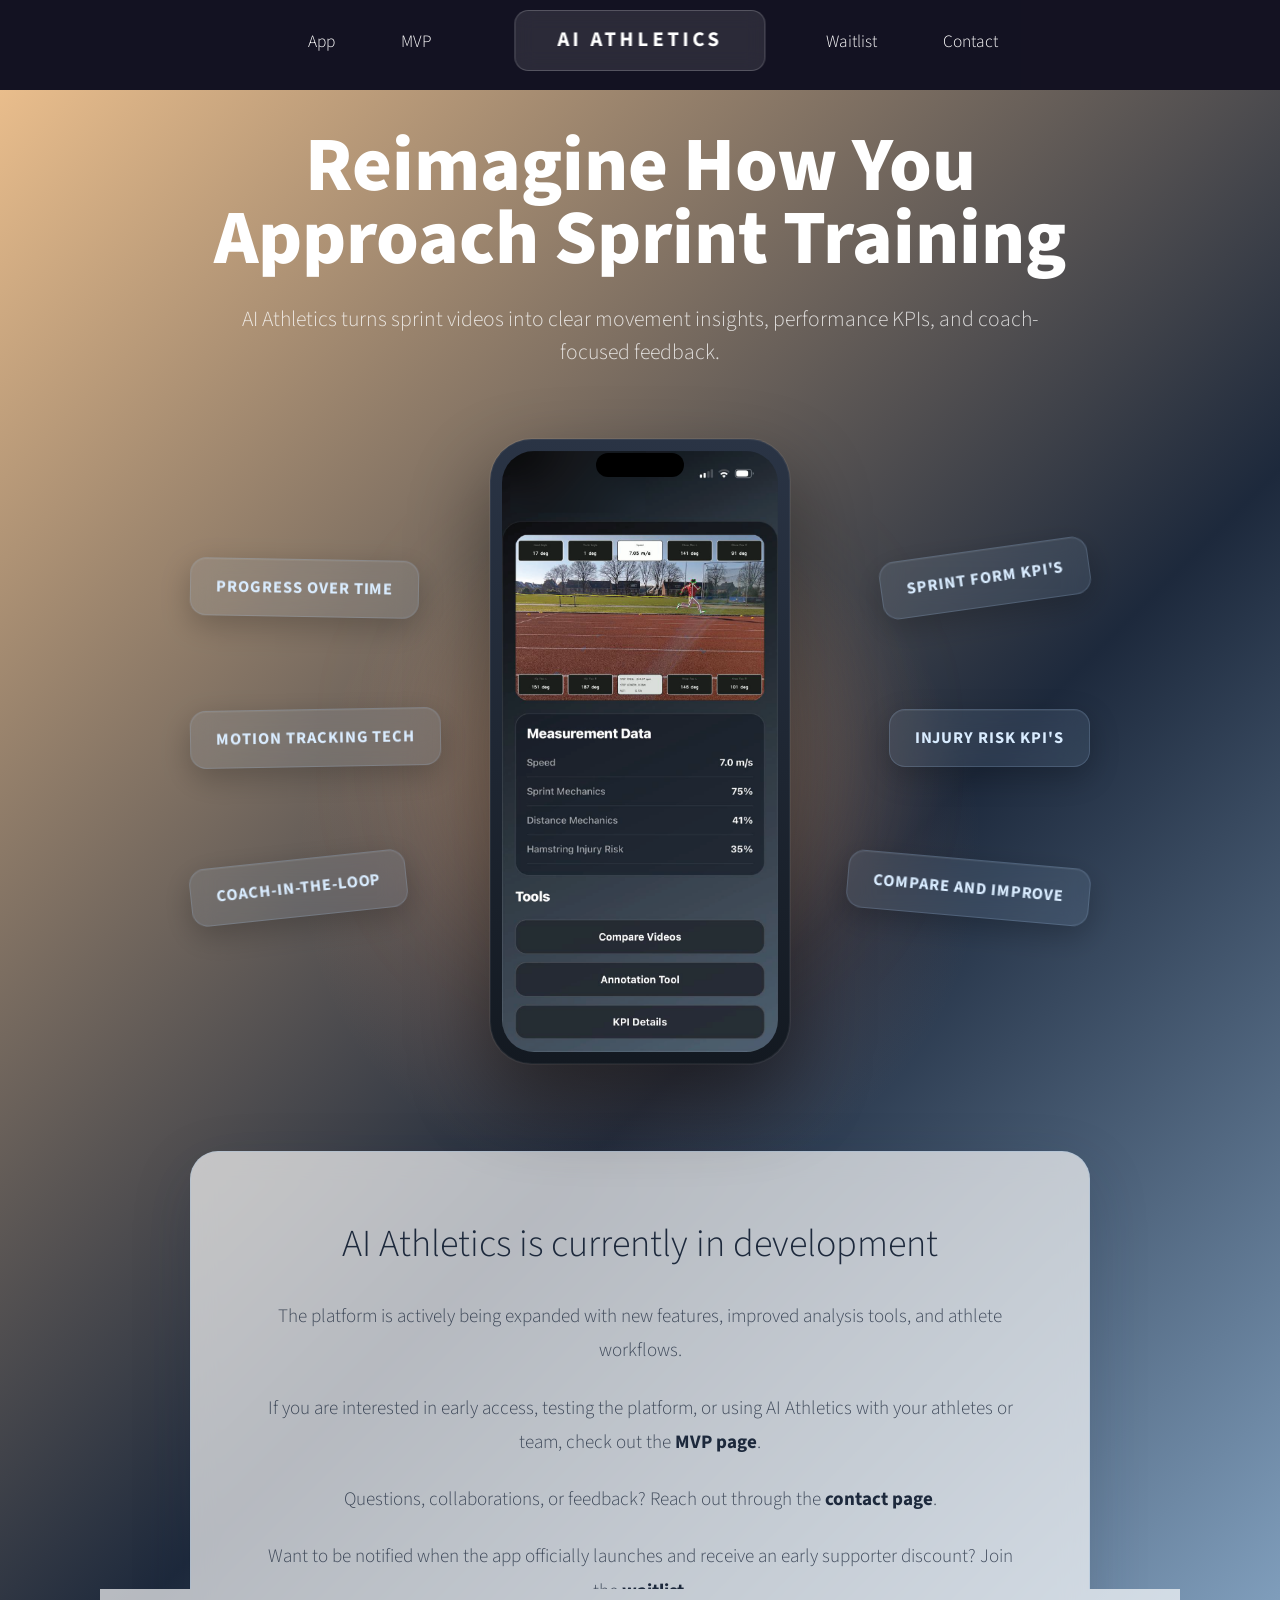
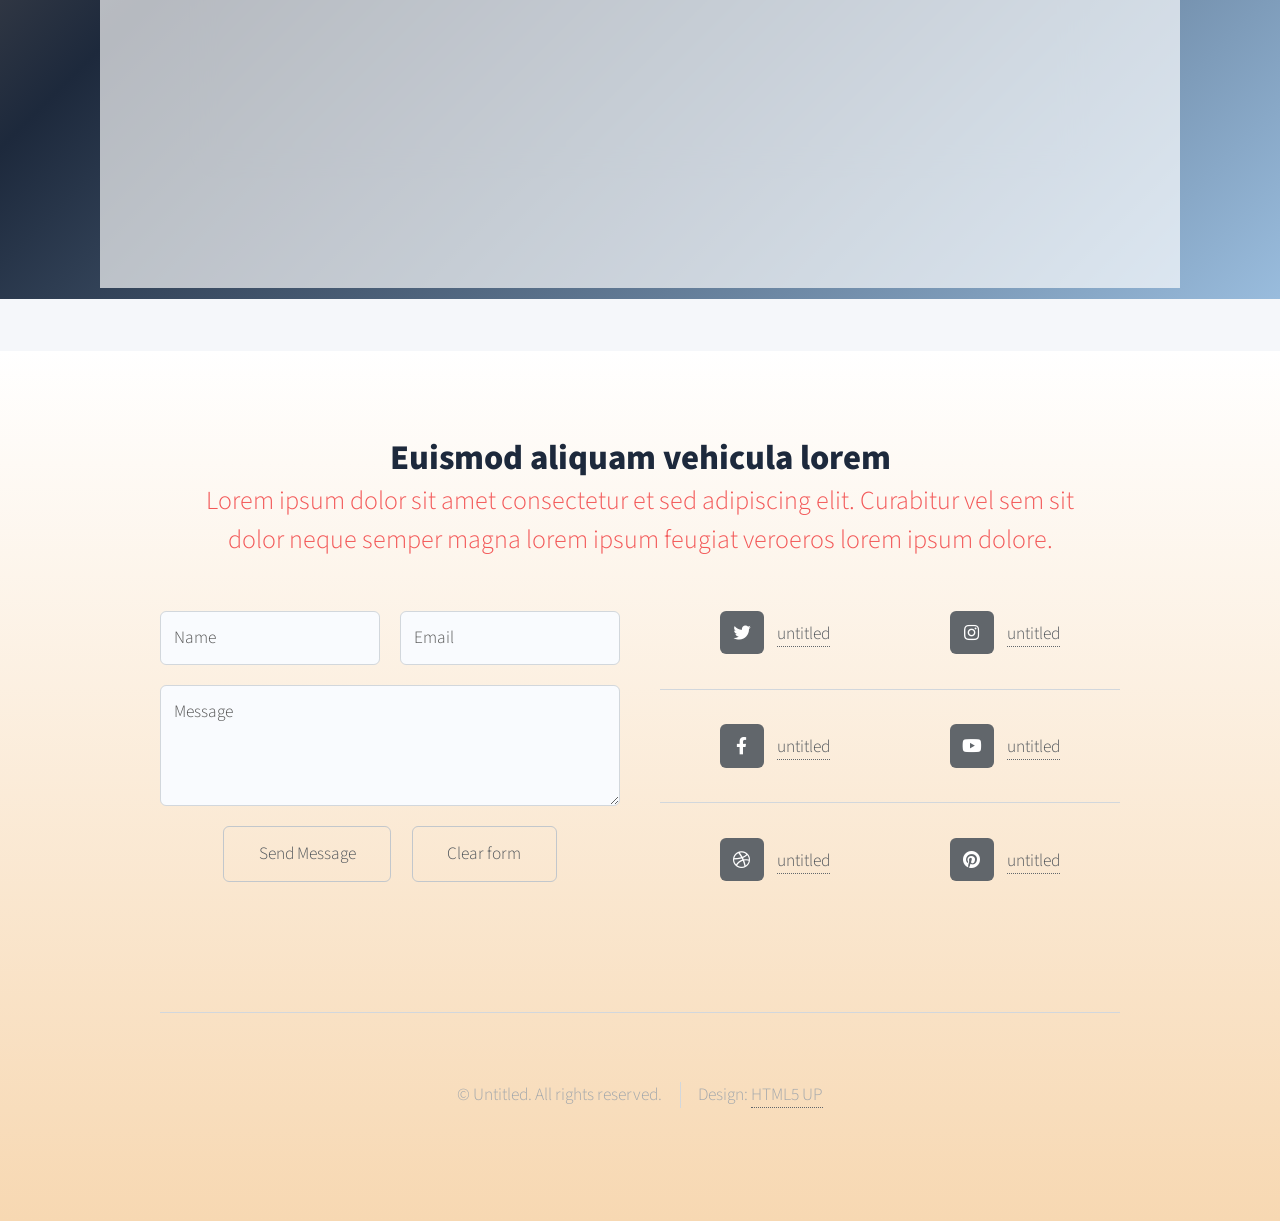
==== commit c3955cfc: "Update AI Athletics website design and pages" ====
--- a/app.html
+++ b/app.html
@@ -32,115 +32,75 @@
 							</nav>
 
 					</div>
+				</div>
 
-			<!-- Main -->
-				<div class="wrapper">
-					<div class="container" id="main">
-						<div class="row gtr-150">
-							<div class="col-4 col-12-narrower">
+				<!-- Main -->
+				<section class="app-page-hero">
 
-								<!-- Sidebar -->
-									<section id="sidebar">
-										<section>
-											<header>
-												<h3>Elit sed feugiat</h3>
-											</header>
-											<p>Lorem ipsum dolor sit amet consectetur et sed adipiscing elit. Curabitur et vel
-											sem sit amet dolor neque semper magna. Lorem ipsum dolor sit amet consectetur et dolore
-											adipiscing elit. Curabitur vel sem sit.</p>
-											<ul class="actions">
-												<li><a href="#" class="button">Magna amet nullam</a></li>
-											</ul>
-										</section>
-										<section>
-											<a href="#" class="image featured"><img src="images/pic07.jpg" alt="" /></a>
-											<header>
-												<h3>Commodo lorem varius</h3>
-											</header>
-											<p>Lorem ipsum dolor sit amet consectetur et sed adipiscing elit. Curabitur et vel
-											sem sit amet dolor neque semper magna. Lorem ipsum dolor sit amet consectetur et dolore
-											adipiscing elit. Curabitur vel sem sit.</p>
-											<ul class="actions">
-												<li><a href="#" class="button">Ipsum sed dolor</a></li>
-											</ul>
-										</section>
-									</section>
+					<div class="app-hero-text">
+						<h1>Reimagine How You<br />Approach Sprint Training</h1>
+						<p>
+							AI Athletics turns sprint videos into clear movement insights,
+							performance KPIs, and coach-focused feedback.
+						</p>
+					</div>
 
-							</div>
-							<div class="col-8 col-12-narrower imp-narrower">
+					<div class="app-showcase">
 
-								<!-- Content -->
-									<article id="content">
-										<header>
-											<h2>Left Sidebar</h2>
-											<p>Lorem ipsum dolor sit amet consectetur et sed adipiscing elit
-											dolor neque semper magna lorem ipsum.</p>
-										</header>
-										<a href="#" class="image featured"><img src="images/pic02.jpg" alt="" /></a>
-										<p>Ut sed tortor luctus, gravida nibh eget, volutpat odio. Proin rhoncus, sapien
-										mollis luctus hendrerit, orci dui viverra metus, et cursus nulla mi sed elit. Vestibulum
-										condimentum, mauris a mattis vestibulum, urna mauris cursus lorem, eu fringilla lacus
-										ante non est. Nullam vitae feugiat libero, eu consequat sem. Proin tincidunt neque
-										eros. Duis faucibus blandit ligula, mollis commodo risus sodales at. Sed rutrum et
-										turpis vel blandit. Nullam ornare congue massa, at commodo nunc venenatis varius.
-										Praesent mollis nisi at vestibulum aliquet. Sed sagittis congue urna ac consectetur.</p>
-										<p>Mauris eleifend eleifend felis aliquet ornare. Vestibulum porta velit at elementum
-										gravida nibh eget, volutpat odio. Proin rhoncus, sapien
-										mollis luctus hendrerit, orci dui viverra metus, et cursus nulla mi sed elit. Vestibulum
-										condimentum, mauris a mattis vestibulum, urna mauris cursus lorem, eu fringilla lacus
-										ante non est. Nullam vitae feugiat libero, eu consequat sem. Proin tincidunt neque
-										eros. Duis faucibus blandit ligula, mollis commodo risus sodales at. Sed rutrum et
-										turpis vel blandit. Nullam ornare congue massa, at commodo nunc venenatis varius.
-										Praesent mollis nisi at vestibulum aliquet. Sed sagittis congue urna ac consectetur.</p>
-										<p>Vestibulum pellentesque posuere lorem non aliquam. Mauris eleifend eleifend
-										felis aliquet ornare. Vestibulum porta velit at elementum elementum.</p>
-									</article>
+						<div class="feature-pill feature-left feature-1">Progress over time</div>
+						<div class="feature-pill feature-left feature-2">Motion tracking tech</div>
+						<div class="feature-pill feature-left feature-3">Coach-in-the-loop</div>
 
-							</div>
+						<div class="phone-glow"></div>
+
+						<div class="phone-mockup">
+							<img src="images/app-dashboard.png" alt="AI Athletics app dashboard">
 						</div>
-						<div class="row features">
-							<section class="col-4 col-12-narrower feature">
-								<div class="image-wrapper first">
-									<a href="#" class="image featured"><img src="images/pic03.jpg" alt="" /></a>
-								</div>
-								<header>
-									<h3>Dolor sit consequat magna</h3>
-								</header>
-								<p>Lorem ipsum dolor sit amet consectetur et sed adipiscing elit. Curabitur
-								vel sem sit dolor neque semper magna lorem ipsum.</p>
-								<ul class="actions">
-									<li><a href="#" class="button">Elevate my awareness</a></li>
-								</ul>
-							</section>
-							<section class="col-4 col-12-narrower feature">
-								<div class="image-wrapper">
-									<a href="#" class="image featured"><img src="images/pic04.jpg" alt="" /></a>
-								</div>
-								<header>
-									<h3>Dolor sit consequat magna</h3>
-								</header>
-								<p>Lorem ipsum dolor sit amet consectetur et sed adipiscing elit. Curabitur
-								vel sem sit dolor neque semper magna lorem ipsum.</p>
-								<ul class="actions">
-									<li><a href="#" class="button">Elevate my awareness</a></li>
-								</ul>
-							</section>
-							<section class="col-4 col-12-narrower feature">
-								<div class="image-wrapper">
-									<a href="#" class="image featured"><img src="images/pic05.jpg" alt="" /></a>
-								</div>
-								<header>
-									<h3>Dolor sit consequat magna</h3>
-								</header>
-								<p>Lorem ipsum dolor sit amet consectetur et sed adipiscing elit. Curabitur
-								vel sem sit dolor neque semper magna lorem ipsum.</p>
-								<ul class="actions">
-									<li><a href="#" class="button">Elevate my awareness</a></li>
-								</ul>
-							</section>
+
+						<div class="feature-pill feature-right feature-4">Sprint form KPI's</div>
+						<div class="feature-pill feature-right feature-5">Injury risk KPI's</div>
+						<div class="feature-pill feature-right feature-6">Compare and improve</div>
+
+					</div>
+				<div class="app-status-section">
+
+					<div class="app-status-card">
+
+						<h2>AI Athletics is currently in development</h2>
+
+						<p>
+							The platform is actively being expanded with new features,
+							improved analysis tools, and athlete workflows.
+						</p>
+
+						<p>
+							If you are interested in early access, testing the platform,
+							or using AI Athletics with your athletes or team,
+							check out the <a href="mvp.html">MVP page</a>.
+						</p>
+
+						<p>
+							Questions, collaborations, or feedback?
+							Reach out through the <a href="contact.html">contact page</a>.
+						</p>
+
+						<p>
+							Want to be notified when the app officially launches
+							and receive an early supporter discount?
+							Join the <a href="waitlist.html">waitlist</a>.
+						</p>
+
+						<div class="status-buttons">
+							<a href="mvp.html" class="button">Explore MVP</a>
+							<a href="waitlist.html" class="button secondary">Join Waitlist</a>
 						</div>
+
 					</div>
+
 				</div>
+
+				</section>
+					
 
 			<!-- Footer -->
 				<div id="footer-wrapper">
@@ -206,4 +166,6 @@
 			<script src="assets/js/main.js"></script>
 
 	</body>
+
+
 </html>
--- a/assets/css/main.css
+++ b/assets/css/main.css
@@ -53,6 +53,12 @@
 
 body {
 	-webkit-text-size-adjust: none;
+	text-size-adjust: none;
+}
+
+html, body {
+	overflow-x: hidden;
+	width: 100%;
 }
 
 mark {
@@ -221,13 +227,18 @@
 		header > p {
 			display: block;
 			color: #f35858;
-			padding: 0.75em 0 1em 0;
+			padding:0;
 			font-size: 1.5em;
 			line-height: 1.5em;
 		}
 
 		header.major {
 			text-align: center;
+		}
+
+		header.major h2 {
+			color: #1d293c;
+			font-weight: 800;
 		}
 
 /* Container */
@@ -235,7 +246,7 @@
 	.container {
 		margin: 0 auto;
 		max-width: 100%;
-		width: 1200px;
+		width: 1500px;
 	}
 
 		@media screen and (max-width: 1280px) {
@@ -2029,9 +2040,17 @@
 /* Second section stuff */
 	.grid-3 {
 		display: grid;
-		grid-template-columns: repeat(3, 1fr);
-		gap: 24px;
-		margin-top: 30px;
+
+		grid-template-columns:
+			repeat(3, minmax(0, 1fr));
+
+		gap: 36px;
+
+		width: 100%;
+
+		max-width: 1600px;
+
+		margin: 40px auto 0 auto;
 	}
 
 	/* IMAGE CARDS */
@@ -2085,15 +2104,15 @@
 
 	/* BACKGROUND IMAGES */
 	.card-1 {
-		background-image: url("../../images/pic03.jpg");
+		background-image: url("../../images/filmen.png");
 	}
 
 	.card-2 {
-		background-image: url("../../images/pic04.jpg");
+		background-image: url("../../images/drive index kpi.png");
 	}
 
 	.card-3 {
-		background-image: url("../../images/pic05.jpg");
+		background-image: url("../../images/Zander Steven interaction .png");
 	}
 
 	.audience-1 {
@@ -2161,7 +2180,13 @@
 
 	.wrapper {
 		position: relative;
-		background: #fff;
+		background:
+			linear-gradient(
+				180deg,
+				#f4c590 0%,
+				#ffffff 45%,
+				#bacef1 100%
+			);
 		overflow-x: hidden;
 		padding: 6em 0 6em 0;
 	}
@@ -2188,55 +2213,55 @@
 			background: #f6f8fb url("images/image-wrapper.svg");
 		}
 
-	#header-wrapper {
-		position: relative;
-		padding: 4em 0 2em 0;
-		background-image: url("images/header.svg");
-		background-image: url("images/overlay.png"), url("images/header.svg"), -moz-linear-gradient(75deg, #7096ff 15%, #F2B69D 55%);
-		background-image: url("images/overlay.png"), url("images/header.svg"), -webkit-linear-gradient(75deg, #7096ff 15%, #F2B69D 55%);
-		background-image: url("images/overlay.png"), url("images/header.svg"), -ms-linear-gradient(75deg, #7096ff 15%, #F2B69D 55%);
-		background-image: url("images/overlay.png"), url("images/header.svg"), linear-gradient(75deg, #7096ff 15%, #F2B69D 55%);
-		background-color: #f08c89;
-		background-size: 100% 620%;
-		background-size: 128px 128px, 100% 620%, auto;
-		background-repeat: repeat, no-repeat, no-repeat;
-	}
-
 	.homepage #header-wrapper {
-		padding: 5em 0 2em 0;
-		background-size: 128px 128px, 100% 100%, auto;
-	}
-
-	#promo-wrapper {
-		position: relative;
-		background-image: url("images/overlay.png"), url("../../images/promo.jpg");
-		background-size: 192px 192px, cover;
-		background-position: top left, center center;
-		color: #fff;
-		text-align: center;
-		padding: 6em 0 6em 0;
+		padding: 0;
 	}
 
 	#promo {
 		display: grid;
-		grid-template-columns: repeat(3, 1fr);
-		gap: 30px;
-
-		max-width: 1200px;
+
+		grid-template-columns: repeat(3, minmax(0, 1fr));
+
+		gap: 42px;
+		background:
+			linear-gradient(
+				180deg,
+				#bacef1 0%,
+				#3f2a0f 50%,
+				#f4c590 100%
+			);
+
+		border-radius: 0px;
+
+		width: min(100vw, 1650px);
+
 		margin: 0 auto;
 
-		padding: 0 6%;
+		padding: 5em 0;
+
+		box-sizing: border-box;
 	}
 
 	/* CARDS */
 	.promo-card {
-	background: rgba(255,255,255,0.06);
-	border: 1px solid rgba(255,255,255,0.12);
-	border-radius: 24px;
-	padding: 40px 30px;
-	backdrop-filter: blur(10px);
-
-	transition: all 0.3s ease;
+		background: rgba(255,255,255,0.06);
+
+		border: 1px solid rgba(255,255,255,0.12);
+
+		border-radius: 24px;
+
+		padding: 34px 38px;
+
+		min-height: 220px;
+
+		display: flex;
+		flex-direction: column;
+		justify-content: flex-start;
+
+		backdrop-filter: blur(10px);
+		-webkit-backdrop-filter: blur(10px);
+
+		transition: all 0.3s ease;
 	}
 
 	.promo-card:hover {
@@ -2267,59 +2292,248 @@
 
 	.hero-logo {
 		display: block;
-		margin: 0 auto 20px auto;
-		width: 240px;   /* adjust size here */
+
+		margin: -3.5em auto 1em auto;
+
+		width: 320px;
 		height: auto;
 	}
-
-	#footer-wrapper {
-		-webkit-transform: translate3d(0, 0, 0);
+	
+
+/* CUSTOM FOOTER */
+
+#footer-wrapper {
+
+	background:
+		linear-gradient(
+			180deg,
+			#ffffff 0%,
+			#f7d8b2 100%
+		);
+
+	padding: 5em 2em 3em 2em;
+
+	text-align: center;
+}
+
+#footer {
+
+	max-width: 1200px;
+
+	margin: 0 auto;
+}
+
+.footer-brand h2 {
+
+	color: #1d293c;
+
+	font-size: 2.2em;
+
+	font-weight: 800;
+
+	margin-bottom: 0.3em;
+}
+
+.footer-brand p {
+
+	color: rgba(29,41,60,0.72);
+
+	font-size: 1.05em;
+
+	margin-bottom: 2.5em;
+}
+
+.footer-links {
+
+	display: flex;
+
+	justify-content: center;
+
+	gap: 2em;
+
+	flex-wrap: wrap;
+
+	margin-bottom: 2.5em;
+}
+
+.footer-links a {
+
+	color: #1d293c;
+
+	font-weight: 700;
+
+	text-decoration: none;
+
+	border-bottom: none;
+}
+
+.footer-links a:hover {
+
+	color: #f79c67;
+}
+
+.footer-bottom p {
+
+	color: rgba(29,41,60,0.55);
+
+	font-size: 0.95em;
+
+	margin: 0;
+}
+
+	/* HERO VIDEO SYSTEM */
+
+	.homepage #header-wrapper {
 		position: relative;
-		border-top: solid 1px #c2c7cc;
-		padding: 6em 0 6em 0;
-		background-image: url("images/overlay.png"), url("images/footer.svg");
-		background-size: 128px 128px,				100% 100%;
+
+		width: 100%;
+		height: 88vh;
+
+		overflow: hidden;
+
+		padding: 0;
+		margin: 0;
+
+		background: black;
+	}
+
+	body:not(.homepage) #header-wrapper {
+		min-height: 0;
+		height: 5.2em;
+		background: #131921;
+	}
+
+	/* REMOVE TEMPLATE OVERLAY */
+	#header-wrapper:before {
+		display: none !important;
+	}
+
+	/* VIDEO */
+	#hero-video {
+		position: absolute;
+
+		top: 0;
+		left: 0;
+
+		width: 100vw;
+		height: 100vh;
+
+		object-fit: cover;
+
+		z-index: 1;
+	}
+
+	/* DARK OVERLAY */
+	.hero-overlay {
+		position: absolute;
+		inset: 0;
+
+		background: rgba(0,0,0,0.45);
+
+		z-index: 3;
+	}
+
+	/* CONTENT */
+	#hero {
+		position: relative;
+		z-index: 5;
+	}
+
+	/* KEEP HERO VERTICAL */
+	.hero-content {
+		position: relative;
+		z-index: 5;
+		text-align: center;
+	}
+
+	/* LOGO */
+	.hero-logo {
+		display: block;
+		margin: 0 auto 1.0em auto;
+		width: 250px;
+		height: auto;
 	}
 
 /* Header */
 
 	#logo {
-		position: absolute;
-		z-index: 1;
-		top: 0;
+		position: fixed;
+
+		top: 0.6em;
 		left: 50%;
-		width: 15em;
-		margin-left: -7.5em;
+
+		transform: translateX(-50%);
+
+		z-index: 100000;
 	}
 
 		#logo a {
 			display: block;
-			width: 100%;
-			height: 4em;
-			line-height: 4em;
-			background: rgba(255, 255, 255, 0.15);
-			border: solid 1px;
-			border-color: #fff;
-			border-color: rgba(255, 255, 255, 0.75);
-			border-top: 0;
-			border-radius: 0 0 0.35em 0.35em;
-			color: #fff;
-			display: inline-block;
-			font-weight: 600;
-			letter-spacing: 3px;
-			text-align: center;
+
+			padding: 0.9em 2em;
+
+			background: rgba(255,255,255,0.12);
+
+			border: 1px solid rgba(255,255,255,0.25);
+
+			border-radius: 14px;
+
+			backdrop-filter: blur(10px);
+			-webkit-backdrop-filter: blur(10px);
+
+			color: white;
+
+			font-weight: 700;
+			font-size: 1.2em;
+			letter-spacing: 0.18em;
+
 			text-transform: uppercase;
+
+			line-height: 1;
+
+			transition:
+				background 0.3s ease,
+				transform 0.3s ease;
 		}
 
 	#nav {
-		text-align: center;
-		position: absolute;
+		position: fixed;
+
 		top: 0;
 		left: 0;
+
 		width: 100%;
-		height: 4em;
-		line-height: 4em;
-	}
+
+		z-index: 99999;
+
+		text-align: center;
+
+		padding-top: 1.5em;
+
+		background: transparent;
+		transition:
+			background 0.3s ease,
+			backdrop-filter 0.3s ease,
+			padding 0.3s ease;
+	}
+
+	#nav.scrolled {
+
+		height: 5.2em;
+
+		line-height: 3.5em;
+
+		background: rgba(19, 25, 33, 0.96);
+
+		backdrop-filter: blur(10px);
+		-webkit-backdrop-filter: blur(10px);
+
+		box-shadow: 0 10px 30px rgba(0,0,0,0.22);
+
+		padding-top: 0.8em;
+		padding-bottom: 1.8em;
+	}
+
 
 		#nav > ul {
 			margin: 0;
@@ -2363,7 +2577,34 @@
 					margin-left: 20em;
 				}
 
-	.dropotron {
+		body:not(.homepage) #nav {
+			background: rgba(20, 18, 35, 0.96);
+
+			height: 5.2em;
+			line-height: 1.8em;
+
+			position: fixed;
+			top: 0;
+			left: 0;
+
+			width: 100%;
+
+			z-index: 9999;
+		}
+
+		body:not(.homepage) #nav a {
+			color: white;
+		}
+
+		body:not(.homepage) #logo a {
+			background: rgba(255,255,255,0.10);
+
+			border: 1px solid rgba(255,255,255,0.20);
+
+			color: white;
+		}
+	
+		.dropotron {
 		text-align: left;
 		line-height: 2em;
 		border-radius: 0.35em;
@@ -2428,9 +2669,17 @@
 
 	#hero {
 		position: relative;
+
+		min-height: 100vh;
+
+		display: flex;
+		align-items: center;
+		justify-content: center;
+
+		text-align: center;
 		color: #fff;
-		text-align: center;
-		z-index: 1;
+
+		padding: 0 2em;
 	}
 
 		#hero h2 {
@@ -2455,7 +2704,8 @@
 			background: #fff;
 			border-color: rgba(255, 255, 255, 0);
 			color: #f08c89;
-			font-size: 1.25em;
+			font-size: 1.5em;
+			font-weight: 700;
 		}
 
 			#hero .button:hover {
@@ -2473,23 +2723,6 @@
 			#hero a:hover {
 				border-color: rgba(255, 255, 255, 0);
 			}
-
-/* Promo */
-		#promo {
-			display: grid;
-			grid-template-columns: repeat(3, 1fr);
-			gap: 30px;
-
-			max-width: 1200px;
-			margin: 0 auto;
-
-			position: relative;
-			z-index: 1;
-
-			background: transparent;
-			border: none;
-			padding: 0;
-		}
 
 		#promo h2 {
 			color: #fff;
@@ -2572,21 +2805,12 @@
 		/* Wrappers */
 
 			.wrapper {
-				padding: 5em 0 5em 0;
-			}
-
-			#header-wrapper {
-				padding: 2em 0 2em 0;
+				padding:0;
 			}
 
 			.homepage #header-wrapper {
-				padding: 8em 0 4em 0;
-			}
-
-			#promo-wrapper {
-				padding: 5em 0 5em 0;
-			}
-
+				padding:0;
+			}
 			#footer-wrapper {
 				padding: 5em 0 5em 0;
 			}
@@ -2620,16 +2844,8 @@
 				padding: 4em 2em 4em 2em;
 			}
 
-			#header-wrapper {
-				padding: 5em 0 1em 0;
-			}
-
 			.homepage #header-wrapper {
-				padding: 5em 0 4em 0;
-			}
-
-			#promo-wrapper {
-				padding: 2em;
+				padding:0;
 			}
 
 			#footer-wrapper {
@@ -2660,7 +2876,7 @@
 		/* Hero */
 
 			#hero {
-				padding: 3.5em 4em 0 4em;
+				padding:0;
 			}
 
 				#hero h2 {
@@ -2669,23 +2885,6 @@
 
 				#hero p br {
 					display: none;
-				}
-
-		/* Promo */
-
-			#promo {
-				padding: 1.75em 2.5em 1.75em 2.5em;
-				display: inline-block;
-			}
-
-				#promo .button {
-					font-size: 1.25em;
-				}
-
-				#promo h2 {
-					display: block;
-					margin: 0 0 1em 0;
-					font-size: 1.5em;
 				}
 
 		/* Copyright */
@@ -2767,7 +2966,7 @@
 			}
 
 				#nav > ul > li > span, #nav > ul > li > a {
-					padding: 0.25em 0.5em 0.25em 0.5em;
+					padding:0;
 				}
 
 		/* Hero */
@@ -2852,30 +3051,26 @@
 		/* Wrappers */
 
 			.wrapper {
-				padding: 3em 20px 3em 20px;
-			}
-
-			#header-wrapper {
-				padding: 3em 20px 20px 20px;
-				text-align: center;
+				padding:0;
 			}
 
 			.homepage #header-wrapper {
-				padding: 3em 20px 3em 20px;
-			}
-
-			#promo-wrapper {
-				padding: 20px;
-			}
+				padding:0;
+			}
+
 
 			#footer-wrapper {
-				padding: 3em 20px 3em 20px;
+				padding:0;
 			}
 
 		/* Header */
 
 			#logo {
 				position: relative;
+			}
+
+			#logo {
+				z-index: 20;
 			}
 
 				#logo a {
@@ -2912,7 +3107,7 @@
 		/* Hero */
 
 			#hero {
-				padding: 2.5em 2em 0 2em;
+				padding: 0;
 			}
 
 				#hero header {
@@ -3196,13 +3391,13 @@
 		/* Hero */
 
 			#hero {
-				padding: 2.5em 0 0 0;
+				padding:0;
 			}
 
 		/* Promo */
 
 			#promo {
-				padding: 20px;
+				padding: 0;
 			}
 
 		/* Content */
@@ -3222,5 +3417,1470 @@
 			#footer header.major {
 				margin-bottom: 1em;
 			}
-
-	}+	}
+
+	/* APP PAGE HERO */
+
+.app-page-hero {
+	min-height: calc(100vh - 5.2em);
+	padding: 8em 2em 5em 2em;
+	text-align: center;
+
+	background:
+		radial-gradient(circle at 50% 45%, rgba(247,156,103,0.28), transparent 28%),
+		linear-gradient(
+			135deg,
+			#f4c590 0%,
+			#1d293c 55%,
+			#99bcdd 100%
+		);
+
+	overflow: hidden;
+}
+
+/* APP PAGE HERO */
+
+.app-page-hero {
+	min-height: calc(100vh - 5.2em);
+	padding: 7.5em 2em 0 2em;
+	text-align: center;
+	overflow: hidden;
+}
+
+.app-hero-text {
+	max-width: 1180px;
+	margin: 0 auto;
+}
+
+.app-hero-text h1 {
+	max-width: 1180px;
+	margin: 0 auto 0.35em auto;
+
+	font-size: clamp(3em, 6vw, 6.2em);
+	line-height: 0.95;
+	font-weight: 800;
+
+	color: #ffffff;
+}
+
+.app-hero-text p {
+	max-width: 850px;
+	margin: 0 auto;
+
+	font-size: 1.25em;
+	line-height: 1.55;
+
+	color: rgba(255,255,255,0.78);
+}
+
+.app-showcase {
+	position: relative;
+	width: min(100%, 900px);
+	margin: 4em auto 0 auto;
+	min-height: 620px;
+}
+
+/* PHONE */
+
+.phone-glow {
+	position: absolute;
+	top: 50%;
+	left: 50%;
+	width: 460px;
+	height: 560px;
+	transform: translate(-50%, -50%);
+
+	background: radial-gradient(
+		circle,
+		rgba(247,156,103,0.42) 0%,
+		rgba(244,197,144,0.18) 35%,
+		transparent 72%
+	);
+
+	filter: blur(55px);
+	z-index: 1;
+}
+
+.phone-mockup {
+	position: relative;
+	z-index: 5;
+
+	width: 300px;
+	margin: 0 auto;
+	padding: 12px;
+
+	border-radius: 42px;
+
+	background: linear-gradient(180deg, #2a3445, #131921);
+
+	box-shadow:
+		0 35px 80px rgba(0,0,0,0.45),
+		0 0 0 1px rgba(255,255,255,0.08),
+		inset 0 0 0 1px rgba(255,255,255,0.06);
+}
+
+.phone-mockup::before {
+	content: "";
+	position: absolute;
+	top: 14px;
+	left: 50%;
+	transform: translateX(-50%);
+	width: 88px;
+	height: 24px;
+	border-radius: 999px;
+	background: #000;
+	z-index: 8;
+}
+
+.phone-mockup img {
+	display: block;
+	width: 100%;
+	border-radius: 32px;
+}
+
+/* FEATURE PILLS */
+
+.feature-pill {
+	position: absolute;
+	z-index: 6;
+
+	padding: 0.9em 1.5em;
+	background: rgba(153,188,221,0.12);
+	border: 1px solid rgba(153,188,221,0.22);
+	border-radius: 16px;
+
+	color: #d9ecff;
+
+	font-weight: 700;
+	font-size: 0.95em;
+	text-transform: uppercase;
+	letter-spacing: 0.06em;
+
+	box-shadow:
+		0 10px 30px rgba(0,0,0,0.22),
+		inset 0 1px 0 rgba(255,255,255,0.06);
+
+	-webkit-backdrop-filter: blur(14px);
+	backdrop-filter: blur(14px);
+
+	white-space: nowrap;
+}
+
+.feature-left { left: 0; }
+.feature-right { right: 0; }
+
+.feature-1 { top: 120px; transform: rotate(1deg); }
+.feature-2 { top: 270px; transform: rotate(-1deg); }
+.feature-3 { top: 420px; transform: rotate(-6deg); }
+
+.feature-4 { top: 110px; transform: rotate(-8deg); }
+.feature-5 { top: 270px; transform: rotate(0deg); }
+.feature-6 { top: 420px; transform: rotate(5deg); }
+
+/* APP STATUS SECTION */
+
+.app-status-section {
+	padding: 5em 2em 7em 2em;
+	margin-top: 0;
+}
+
+.app-status-card {
+	max-width: 900px;
+	margin: 0 auto;
+	padding: 4em;
+
+	border-radius: 28px;
+
+	background: rgba(255,255,255,0.68);
+	border: 1px solid rgba(153,188,221,0.32);
+
+	-webkit-backdrop-filter: blur(14px);
+	backdrop-filter: blur(14px);
+
+	box-shadow: 0 20px 60px rgba(29,41,60,0.18);
+
+	text-align: center;
+}
+
+.app-status-card h2 {
+	color: #1d293c;
+	font-size: 2.2em;
+	margin-bottom: 0.8em;
+}
+
+.app-status-card p {
+	color: rgba(29,41,60,0.78);
+	font-size: 1.1em;
+	line-height: 1.8;
+	margin-bottom: 1.2em;
+}
+
+.app-status-card a {
+	color: #1d293c;
+	border-bottom: none;
+	font-weight: 700;
+}
+
+.app-status-card a:hover {
+	color: #f79c67;
+}
+
+.status-buttons {
+	margin-top: 2.5em;
+	display: flex;
+	justify-content: center;
+	gap: 1.2em;
+	flex-wrap: wrap;
+}
+
+.status-buttons .button {
+	background: #1d293c;
+	color: white;
+	border: none;
+	font-weight: 700;
+}
+
+.status-buttons .button:hover {
+	background: #f79c67;
+	color: white;
+}
+
+.status-buttons .button.secondary {
+	background: transparent;
+	border: 1px solid rgba(29,41,60,0.22);
+	color: #1d293c;
+}
+
+.status-buttons .button.secondary:hover {
+	border-color: #f79c67;
+	background: rgba(247,156,103,0.12);
+}
+
+/* MOBILE */
+
+@media screen and (max-width: 900px) {
+	.app-page-hero {
+		padding-top: 7em;
+	}
+
+	.app-hero-text h1 {
+		font-size: 2.8em;
+	}
+
+	.app-showcase {
+		min-height: auto;
+	}
+
+	.feature-pill {
+		position: relative;
+		display: inline-block;
+		left: auto;
+		right: auto;
+		top: auto;
+		margin: 0.5em;
+		transform: none;
+	}
+
+	.phone-mockup {
+		margin: 2em auto;
+		width: 260px;
+	}
+}
+
+@media screen and (max-width: 736px) {
+	.app-status-card {
+		padding: 2.5em 1.8em;
+	}
+
+	.app-status-card h2 {
+		font-size: 1.8em;
+	}
+
+	.status-buttons {
+		flex-direction: column;
+	}
+}
+
+.waitlist-section {
+	padding-top: 1em;
+}
+
+/* MVP PAGE */
+.receive-grid {
+	display: grid;
+
+	grid-template-columns: repeat(2, 1fr);
+
+	gap: 2em;
+
+	max-width: 1600px;
+
+	margin: 4em auto 0 auto;
+}
+
+.receive-card {
+	position: relative;
+
+	min-height: 150px;
+
+	border-radius: 32px;
+
+	overflow: hidden;
+
+	padding: 3em;
+
+	display: flex;
+	align-items: center;
+
+	background-size: cover;
+	background-position: center;
+
+	box-shadow:
+		0 20px 60px rgba(0,0,0,0.18);
+
+	isolation: isolate;
+}
+
+.receive-card::before {
+	content: "";
+
+	position: absolute;
+	inset: 0;
+
+	background:
+		linear-gradient(
+			90deg,
+			rgba(19,25,33,0.88) 0%,
+			rgba(19,25,33,0.62) 45%,
+			rgba(19,25,33,0.22) 100%
+		);
+
+	z-index: 1;
+}
+
+.receive-content {
+	position: relative;
+	z-index: 3;
+
+	max-width: 58%;
+
+	margin-left: 190px;
+}
+
+.receive-content h3 {
+	color: white;
+
+	font-size: 2em;
+
+	line-height: 1.1;
+
+	margin-bottom: 0.5em;
+}
+
+.receive-content p {
+	color: rgba(255,255,255,0.82);
+
+	font-size: 1.05em;
+
+	line-height: 1.7;
+}
+
+.receive-phone {
+	position: absolute;
+
+	z-index: 3;
+
+	bottom: -6px;
+}
+
+.receive-phone img {
+	display: block;
+
+	width: 155px;
+
+	height: auto;
+
+	border-radius: 24px;
+
+	box-shadow:
+		0 20px 40px rgba(0,0,0,0.30);
+}
+
+/* POSITIONS */
+
+.receive-phone.left {
+	left: 2.2em;
+
+	top: 40%;
+
+	transform: translateY(-50%);
+}
+
+.receive-phone.right {
+	right: 3em;
+}
+
+.receive-phone.center {
+	left: 50%;
+	transform: translateX(-50%);
+}
+
+/* BACKGROUNDS */
+
+.receive-1 {
+	background-image: url("../../images/receivebg1.png");
+}
+
+.receive-2 {
+	background-image: url("../../images/receivebg2.png");
+}
+
+.receive-3 {
+	background-image: url("../../images/receivebg3.png");
+}
+
+.receive-4 {
+	background-image: url("../../images/receivebg4.png");
+}
+
+.receive-5 {
+	background-image: url("../../images/receivebg5.png");
+}
+
+.receive-6 {
+	background-image: url("../../images/receivebg6.png");
+}
+
+/* MOBILE */
+
+@media screen and (max-width: 980px) {
+
+	.receive-grid {
+		grid-template-columns: 1fr;
+	}
+
+	.receive-card {
+		min-height: 420px;
+	}
+
+	.receive-content {
+		max-width: 100%;
+	}
+
+	.receive-phone {
+		position: relative;
+
+		left: auto !important;
+		right: auto !important;
+		bottom: auto;
+
+		margin-top: 2em;
+	}
+
+	.receive-phone.center {
+		transform: none;
+	}
+}
+
+.mvp-process {
+	padding-top: 4em;
+	padding-bottom: 0em;
+}
+
+.mvp-features {
+	padding-top: 0em;
+	padding-bottom: 1em;
+}
+
+.pricing-section {
+	padding-top: 0em;
+	padding-bottom: 0em;
+}
+
+.early-access-section {
+	padding-top: 0em;
+	padding-bottom: 5em;
+}
+
+.mvp-grid,
+.process-grid {
+	display: grid;
+
+	grid-template-columns: repeat(3, minmax(380px, 420px));
+
+	justify-content: center;
+
+	column-gap: 6em;
+
+	row-gap: 3em;
+
+	max-width: 1400px;
+
+	margin: 0 auto;
+}
+
+@media screen and (max-width: 900px) {
+
+	.mvp-text h1 {
+		font-size: 2.7em;
+	}
+
+	.mvp-grid,
+	.process-grid,
+	.pricing-grid {
+		grid-template-columns: 1fr;
+	}
+
+}
+/* FORCE MVP COLORS */
+
+.mvp-hero,
+.mvp-benefits,
+.mvp-process,
+.mvp-features,
+.pricing-section,
+.early-access-section {
+
+	color: white;
+
+}
+
+.mvp-hero h2,
+.mvp-benefits h2,
+.mvp-process h2,
+.mvp-features h2,
+.pricing-section h2,
+.early-access-section h2 {
+
+	font-size: 3em;
+	font-weight: 800;
+	letter-spacing: -0.04em;
+
+	color: #1d293c !important;
+
+	text-align: center;
+
+	margin-bottom: 1em;
+
+}
+
+.mvp-hero h3,
+.mvp-benefits h3,
+.mvp-process h3,
+.mvp-features h3,
+.pricing-section h3,
+.early-access-section h3 {
+
+	color: #d9ecff !important;
+
+}
+
+.mvp-hero p,
+.mvp-benefits p,
+.mvp-process p,
+.mvp-features p,
+.pricing-section p,
+.early-access-section p {
+
+	color: rgba(255,255,255,0.78) !important;
+
+}
+
+.mvp-buttons {
+	display: flex;
+
+	gap: 1em;
+
+	justify-content: center;
+
+	flex-wrap: wrap;
+}
+
+.mvp-buttons .button.primary {
+
+	background: #8acef1;
+
+	color: #131921 !important;
+
+	border: none;
+
+	font-weight: 700;
+
+	box-shadow:
+		0 12px 30px rgba(0,0,0,0.18);
+}
+
+.mvp-buttons .button.primary:hover {
+
+	background: #f79c67;
+
+	color: white !important;
+}
+
+.mvp-buttons .button.secondary {
+
+	background: rgba(255,255,255,0.08);
+
+	color: white !important;
+
+	border: 1px solid rgba(255,255,255,0.18);
+
+	backdrop-filter: blur(10px);
+	-webkit-backdrop-filter: blur(10px);
+}
+
+.mvp-buttons .button.secondary:hover {
+
+	background: rgba(255,255,255,0.16);
+
+	border-color: #8acef1;
+}
+
+.process-step span {
+
+	color: #1d293c;
+
+	font-size: 3em;
+	font-weight: 800;
+
+	display: block;
+
+	margin-bottom: 0.3em;
+
+}
+
+.process-step h3 {
+
+	color: #1d293c !important;
+
+	font-size: 1.5em;
+
+	margin-bottom: 0.8em;
+}
+
+.process-step p {
+
+	color: rgba(29,41,60,0.82) !important;
+
+	font-size: 1.05em;
+
+	line-height: 1.9;
+}
+
+.benefit-card{
+
+	background:
+		linear-gradient(
+			180deg,
+			rgba(29,41,60,0.92) 0%,
+			rgba(19,25,33,0.96) 100%
+		);
+
+	border: 1px solid rgba(138,206,241,0.12);
+
+	box-shadow:
+		0 20px 50px rgba(0,0,0,0.35);
+
+}
+
+/* PRICING */
+
+.pricing-grid {
+	display: grid;
+
+	grid-template-columns: repeat(3, 1fr);
+
+	gap: 2em;
+
+	max-width: 1400px;
+
+	margin: 1.5em auto 0 auto;
+
+	padding: 0 2.5em;
+}
+
+.pricing-card,
+.discount-box {
+
+	padding: 2em 2.7em;
+
+	border-radius: 30px;
+
+	background:
+		rgba(255,255,255,0.2);
+
+	border:
+		4px solid rgba(255,255,255,0.95);
+
+	box-shadow:
+		0 20px 50px rgba(0,0,0,0.08);
+
+	backdrop-filter: blur(10px);
+	-webkit-backdrop-filter: blur(10px);
+
+	transition:
+	transform 0.3s ease,
+	box-shadow 0.3s ease;
+}
+
+.pricing-card:hover,
+.discount-box:hover {
+
+	transform: translateY(-6px);
+
+	box-shadow:
+		0 30px 70px rgba(0,0,0,0.14);
+}
+
+.pricing-card h3,
+.discount-box h3 {
+
+	color: #1d293c !important;
+
+	font-size: 1.5em;
+	font-weight: 700;
+
+	margin-bottom: 1em;
+}
+
+.pricing-card p,
+.discount-box p {
+
+	color: #324255 !important;
+
+	line-height: 1.8;
+
+	margin-bottom: 0;
+}
+
+.price {
+
+	font-size: 3em;
+	font-weight: 800;
+
+	color: #f79c67 !important;
+
+	line-height: 1;
+
+	margin: 0.35em 0 0.45em 0;
+}
+
+.price span {
+
+	display: block;
+
+	font-size: 0.3em;
+
+	color: #5c6b7d !important;
+
+	margin-top: 0.5em;
+}
+
+.discount-box {
+
+	background:
+		linear-gradient(
+			135deg,
+			rgba(174, 202, 230, 0.55),
+			rgba(219, 143, 56, 0.32)
+		);
+
+	border:
+		4px solid rgba(255,255,255,0.95);
+}
+
+/* MVP HERO */
+
+.mvp-hero {
+
+	background:
+		linear-gradient(
+			180deg,
+			#1d293c 0%,
+			#99bcdd 38%,
+			#f8fafc 52%,
+			#f4c590 90%
+		);
+
+	padding-top: 3em;
+
+	overflow: hidden;
+
+}
+
+.mvp-hero-content {
+
+	max-width: 1400px;
+
+	margin: 0 auto;
+
+	padding:
+		0 2em 3em 2em;
+
+	text-align: center;
+
+}
+
+.mvp-tag {
+
+	display: inline-block;
+
+	padding: 0.7em 1.2em;
+
+	border-radius: 999px;
+
+	background: rgba(138,206,241,0.12);
+
+	border: 1px solid rgba(138,206,241,0.2);
+
+	color: #dff3ff;
+
+	font-weight: 700;
+
+	font-size: 0.9em;
+
+	text-transform: uppercase;
+
+	letter-spacing: 0.08em;
+
+	margin-bottom: 2em;
+
+}
+
+.mvp-hero h1 {
+
+	font-size: 3.8em;
+
+	line-height: 1.02;
+
+	letter-spacing: -0.04em;
+
+	color: white;
+
+	font-weight: 800;
+
+	max-width: 1400px;
+
+	margin:
+		0 auto 0.35em auto;
+
+}
+
+.mvp-hero p {
+
+	font-size: 1.25em;
+
+	line-height: 1.8;
+
+	color: rgba(255,255,255,0.78);
+
+	max-width: 1300px;
+
+	margin:
+		0 auto 1.5em auto;
+
+}
+
+/* VIDEO SECTION */
+
+.mvp-video-section {
+
+	width: 100%;
+
+	padding:
+		0 4vw 1em 4vw;
+		
+		margin-top: -1em;
+
+	}
+
+/* FLOATING VIDEO TAG */
+
+.mvp-video-section {
+
+	position: relative;
+
+	width: 100%;
+
+	padding:
+		0 4vw 3em 4vw;
+
+	margin-top: -1em;
+
+}
+
+.floating-tag {
+
+	position: absolute;
+
+	top: -30px;
+
+	right: 2vw;
+
+	z-index: 20;
+
+	padding:
+		0.85em 1.5em;
+
+	border-radius: 999px;
+
+	background:
+		rgba(19,25,33,0.88);
+
+	border:
+		1px solid rgba(138,206,241,0.18);
+
+	backdrop-filter: blur(14px);
+	-webkit-backdrop-filter: blur(14px);
+
+	color: #dff3ff;
+
+	font-size: 0.9em;
+	font-weight: 700;
+
+	letter-spacing: 0.08em;
+	text-transform: uppercase;
+
+	box-shadow:
+		0 20px 50px rgba(0,0,0,0.35);
+
+}
+
+.mvp-video {
+
+	display: block;
+
+	width: 100%;
+
+	height: 82vh;
+
+	object-fit: cover;
+
+	object-position: center center;
+
+	border-radius: 34px;
+
+	background: #000;
+
+	box-shadow:
+		0 40px 80px rgba(0,0,0,0.45);
+
+	border:
+		1px solid rgba(255,255,255,0.08);
+
+}
+
+/* BENEFITS */
+
+.mvp-benefits {
+	margin-top: 5em;
+}
+
+.mvp-grid {
+	display: grid;
+	grid-template-columns: repeat(3, 1fr);
+	gap: 2em;
+}
+
+.benefit-card {
+
+	padding: 2.5em;
+
+	border-radius: 28px;
+
+	background:
+		rgba(19,25,33,0.72);
+
+	border:
+		1px solid rgba(138,206,241,0.10);
+
+	backdrop-filter: blur(12px);
+	-webkit-backdrop-filter: blur(12px);
+
+	box-shadow:
+		0 20px 50px rgba(0,0,0,0.18);
+
+	transition:
+		transform 0.3s ease,
+		background 0.3s ease;
+}
+
+.benefit-card:hover {
+	transform: translateY(-6px);
+
+	background:
+		rgba(204, 99, 58, 0.4);
+}
+
+.benefit-icon {
+
+	width: 64px;
+	height: 64px;
+
+	border-radius: 18px;
+
+	display: flex;
+	align-items: center;
+	justify-content: center;
+
+	flex-shrink: 0;
+
+	font-size: 1.4em;
+
+	color: white;
+
+	background:
+		linear-gradient(
+			135deg,
+			#f79c67,
+			#8acef1
+		);
+
+	box-shadow:
+		0 10px 25px rgba(0,0,0,0.22);
+}
+
+.benefit-card h3 {
+	color: white;
+	font-size: 1.35em;
+	margin: 0;
+
+	display: flex;
+	align-items: center;
+}
+
+.benefit-top {
+	display: flex;
+	align-items: center;
+	gap: 1.2em;
+
+	margin-bottom: 1.5em;
+}
+
+.benefit-card p {
+	color: rgba(255,255,255,0.74);
+	line-height: 1.8;
+	margin: 0;
+}
+
+/* MOBILE */
+
+@media screen and (max-width: 980px) {
+
+	.mvp-grid {
+		grid-template-columns: 1fr;
+	}
+
+}
+
+/* MOBILE */
+
+@media screen and (max-width: 980px) {
+
+	.mvp-hero h1 {
+
+		font-size: 3.2em;
+
+	}
+
+	.mvp-video {
+
+		height: 52vh;
+
+	}
+
+}
+
+@media screen and (max-width: 736px) {
+
+	.mvp-hero {
+
+		padding-top: 8em;
+
+	}
+
+	.mvp-hero h1 {
+
+		font-size: 2.4em;
+
+	}
+
+	.mvp-hero p {
+
+		font-size: 1.05em;
+
+	}
+
+	.mvp-video-section {
+
+		padding:
+			0 1em 3em 1em;
+
+	}
+
+	.mvp-video {
+
+		height: 38vh;
+
+		border-radius: 24px;
+
+	}
+
+}
+
+/* MVP page: navbar should not create a white header block */
+body.left-sidebar #header-wrapper {
+	position: fixed;
+	top: 0;
+	left: 0;
+	width: 100%;
+	height: 5.2em;
+	min-height: 0;
+	padding: 0;
+	margin: 0;
+	background: #131921;
+	z-index: 9999;
+}
+
+/* Push MVP content below fixed navbar */
+body.left-sidebar .mvp-hero {
+	padding-top: 6.2em;
+}
+
+/* MVP PAGE FIX */
+
+.mvp-wrapper {
+	background: linear-gradient(
+		180deg,
+		#1d293c 0%,
+		#24354d 18%,
+		#f7f9fc 55%,
+		#ffffff 100%
+	);
+
+	padding-top: 0 !important;
+	margin-top: 0 !important;
+}
+
+.mvp-hero {
+	margin-top: 0 !important;
+	padding-top: 7em !important;
+}
+
+/* Remove white strip below navbar */
+#header-wrapper {
+	margin-bottom: 0 !important;
+	padding-bottom: 0 !important;
+}
+
+.early-access-section .early-access-text {
+	text-align: center;
+	max-width: 900px;
+	margin: 0 auto;
+
+	color: #1d293c !important;
+
+	font-size: 1.15em;
+	line-height: 1.8;
+	font-weight: 500;
+}
+.early-access-section .mvp-buttons {
+	margin-top: 2.2em;
+}
+
+.early-access-section .button.secondary {
+
+	background: rgba(29,41,60,0.92);
+
+	color: white !important;
+
+	border: 1px solid rgba(255,255,255,0.18);
+}
+
+.early-access-section .button.secondary:hover {
+
+	background: #1d293c;
+
+	color: white !important;
+}
+
+/* CONTACT PAGE */
+
+.contact-hero {
+
+	display: grid;
+
+	grid-template-columns: 600px 1fr;
+
+	gap: 5em;
+
+	align-items: center;
+
+	padding: -5em 0 0.5em 0;
+}
+
+.contact-logo {
+
+	width: 100%;
+
+	max-width: 900px;
+
+	height: auto;
+
+	display: block;
+
+	margin: 0 auto;
+}
+
+.contact-hero-right h2 {
+
+	color: #1d293c;
+
+	font-size: 3em;
+
+	font-weight: 800;
+
+	margin-bottom: 0.4em;
+}
+
+.contact-hero-right p {
+
+	color: rgba(29,41,60,0.75);
+
+	font-size: 1.1em;
+
+	line-height: 1.8;
+
+	margin-bottom: 0em;
+}
+
+.contact-links {
+
+	display: grid;
+
+	grid-template-columns: repeat(2, minmax(220px, 1fr));
+
+	gap: 1.8em;
+}
+
+.contact-links strong {
+
+	color: #1d293c;
+}
+
+.contact-links a {
+
+	color: #79a0ce;
+
+	text-decoration: none;
+
+	border-bottom: none;
+
+	font-weight: 600;
+}
+
+.contact-links a:hover {
+
+	color: #f79c67;
+}
+
+.founders-section {
+
+	padding: 1em 0 2em 0;
+
+	text-align: center;
+}
+
+.founders-section h2 {
+
+	color: #1d293c;
+
+	font-size: 2.8em;
+
+	font-weight: 800;
+
+	margin-bottom: 1.5em;
+}
+
+.founders-grid {
+
+	display: grid;
+
+	grid-template-columns: repeat(2, 1fr);
+
+	gap: 3em;
+
+	max-width: 1100px;
+
+	margin: 0 auto;
+}
+
+.founder-card {
+
+	background: rgba(255,255,255,0.55);
+
+	border: 1px solid rgba(255,255,255,0.45);
+
+	border-radius: 32px;
+
+	padding: 2.5em;
+
+	backdrop-filter: blur(10px);
+	-webkit-backdrop-filter: blur(10px);
+
+	transition: all 0.3s ease;
+}
+
+.founder-card:hover {
+
+	transform: translateY(-6px);
+}
+
+.founder-card img {
+
+	width: 300px;
+	height: 300px;
+
+	object-fit: cover;
+
+	border-radius: 999px;
+
+	margin-bottom: 1.5em;
+}
+
+.founder-card h3 {
+
+	color: #1d293c;
+
+	font-size: 1.5em;
+
+	font-weight: 700;
+
+	margin-bottom: 0.6em;
+}
+
+.founder-card p {
+
+	color: rgba(29,41,60,0.72);
+
+	line-height: 1.8;
+}
+
+/* MOBILE */
+
+@media screen and (max-width: 980px) {
+
+	.contact-hero {
+
+		grid-template-columns: 1fr;
+
+		text-align: center;
+	}
+
+	.contact-links {
+
+		grid-template-columns: 1fr;
+	}
+
+	.founders-grid {
+
+		grid-template-columns: 1fr;
+	}
+}
+
+/* CONTACT PAGE SPACING FIX */
+
+.contact-page .wrapper {
+
+	background:
+		linear-gradient(
+			180deg,
+			#f4c590 0%,
+			#d7e4f2 88%,
+			#ffffff 100%
+		);
+
+	padding-top: 4em;
+}
+
+/* BACKGROUND CIRCLES */
+.bg-circles {
+	position: absolute;
+	inset: 0;
+	z-index: 1;
+	pointer-events: none;
+	overflow: hidden;
+}
+
+.bg-circle {
+	position: absolute;
+
+	border-radius: 999px;
+
+	border: 5px solid rgba(255,255,255,0.45);
+
+	background: transparent;
+
+	will-change: transform;
+
+	animation-name: floatCircle;
+	animation-duration: 18s;
+	animation-timing-function: ease-in-out;
+	animation-iteration-count: infinite;
+	animation-direction: alternate;
+}
+
+.wrapper {
+	position: relative;
+	overflow: hidden;
+}
+
+.wrapper > .container,
+.wrapper > section {
+	position: relative;
+	z-index: 2;
+}
+
+/* INDIVIDUAL CIRCLES */
+.circle-1 { width: 180px; height: 180px; top: 5%; left: 5%; animation-delay: -2s; animation-duration: 17s;}
+.circle-2 { width: 90px; height: 90px; top: 14%; left: 72%; animation-delay: -5s; animation-duration: 22s;}
+.circle-3 { width: 260px; height: 260px; top: 34%; left: 8%; animation-delay: -2s; animation-duration: 15s;}
+.circle-4 { width: 120px; height: 120px; top: 58%; left: 82%; animation-delay: -7s; animation-duration: 10s;}
+.circle-5 { width: 200px; height: 200px; top: 42%; left: 48%; animation-delay: -8s; animation-duration: 30s;}
+.circle-6 { width: 70px; height: 70px; top: 76%; left: 30%; animation-delay: -9s; animation-duration: 25s;}
+.circle-7 { width: 140px; height: 140px; top: 22%; left: 38%; animation-delay: -1s; animation-duration: 21s;}
+.circle-8 { width: 240px; height: 240px; top: 68%; left: 58%; animation-delay: -3s; animation-duration: 16s;}
+.circle-9 { width: 100px; height: 100px; top: 48%; left: 88%; animation-delay: -4s; animation-duration: 11s;}
+.circle-10 { width: 160px; height: 160px; top: 88%; left: 50%; animation-delay: -6s; animation-duration: 27s;}
+
+/* FLOATING ANIMATION */
+@keyframes floatCircle {
+
+	0% {
+		transform: translate3d(0px, 0px, 0px);
+	}
+
+	20% {
+		transform: translate3d(18px, -12px, 0px);
+	}
+
+	40% {
+		transform: translate3d(-14px, -28px, 0px);
+	}
+
+	60% {
+		transform: translate3d(-24px, 10px, 0px);
+	}
+
+	80% {
+		transform: translate3d(14px, 22px, 0px);
+	}
+
+	100% {
+		transform: translate3d(0px, 0px, 0px);
+	}
+}
+
+.audience-section {
+	margin-top: 7em;
+}
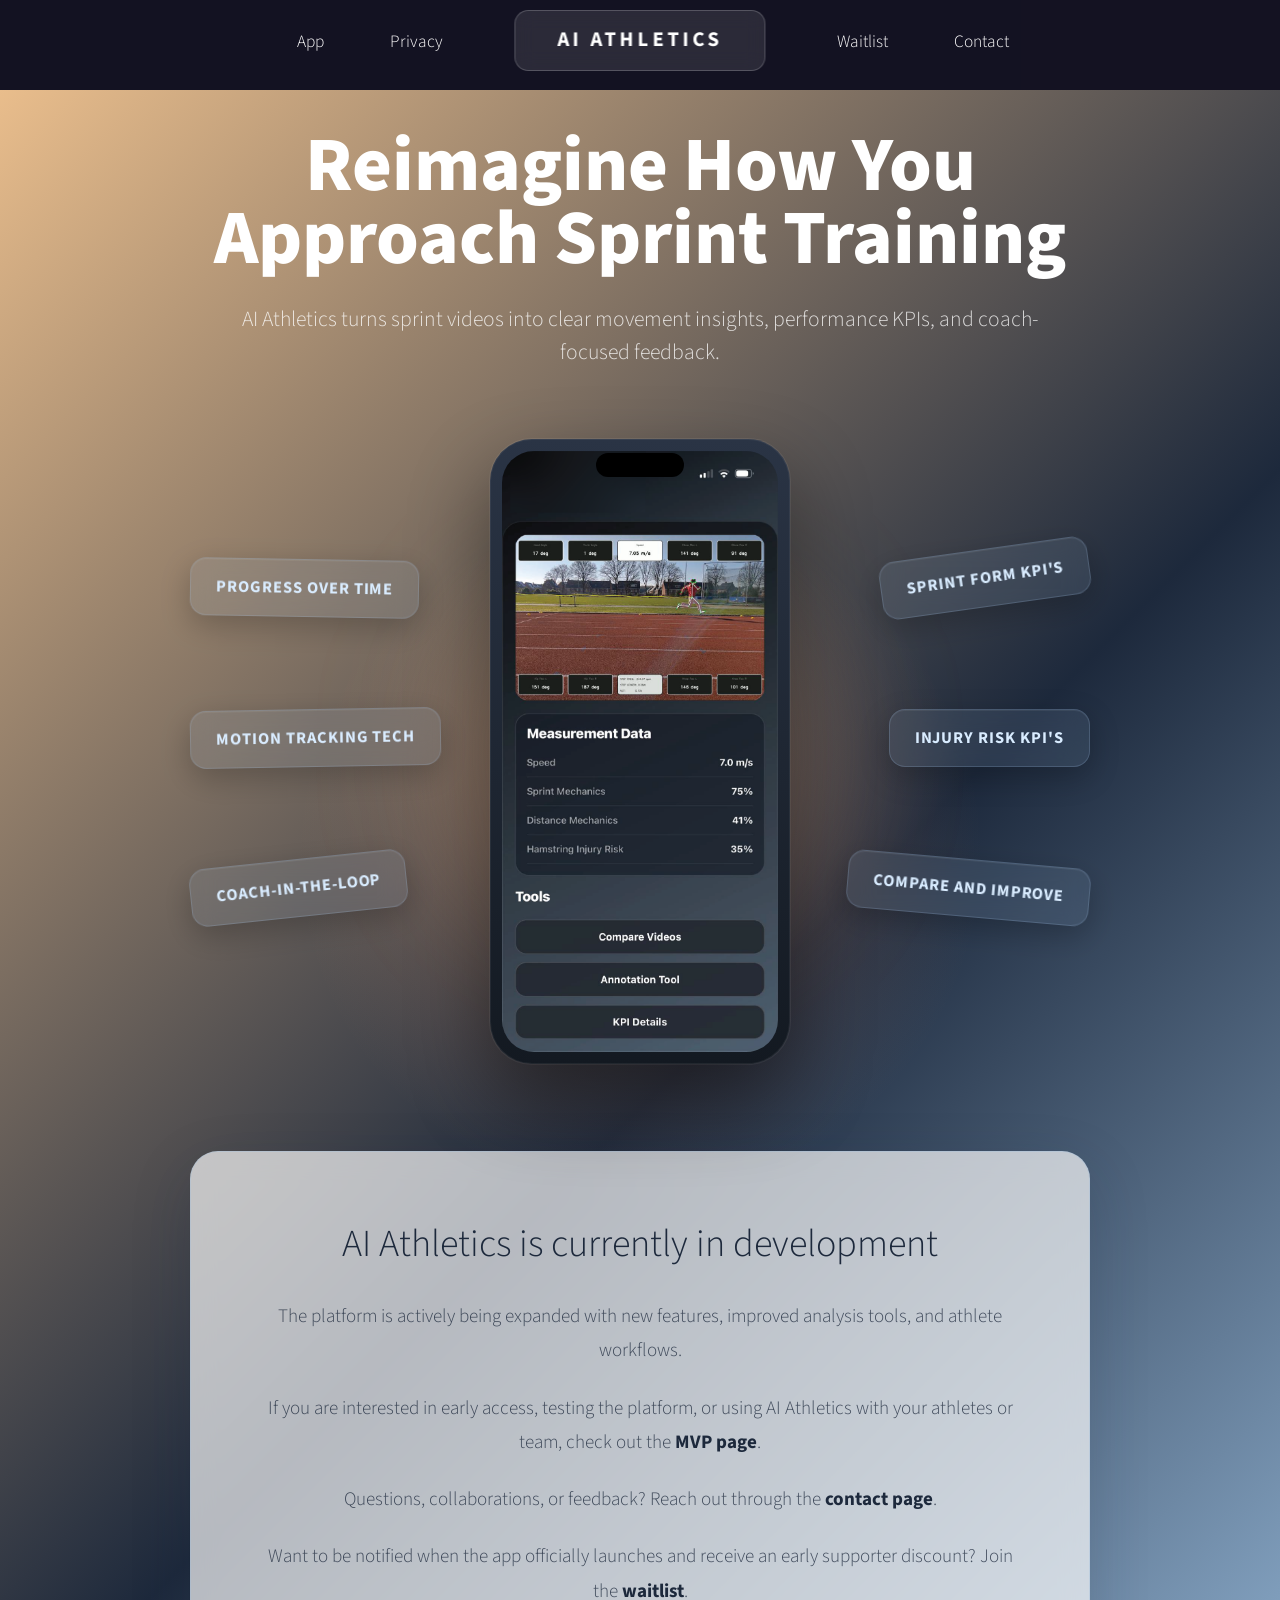
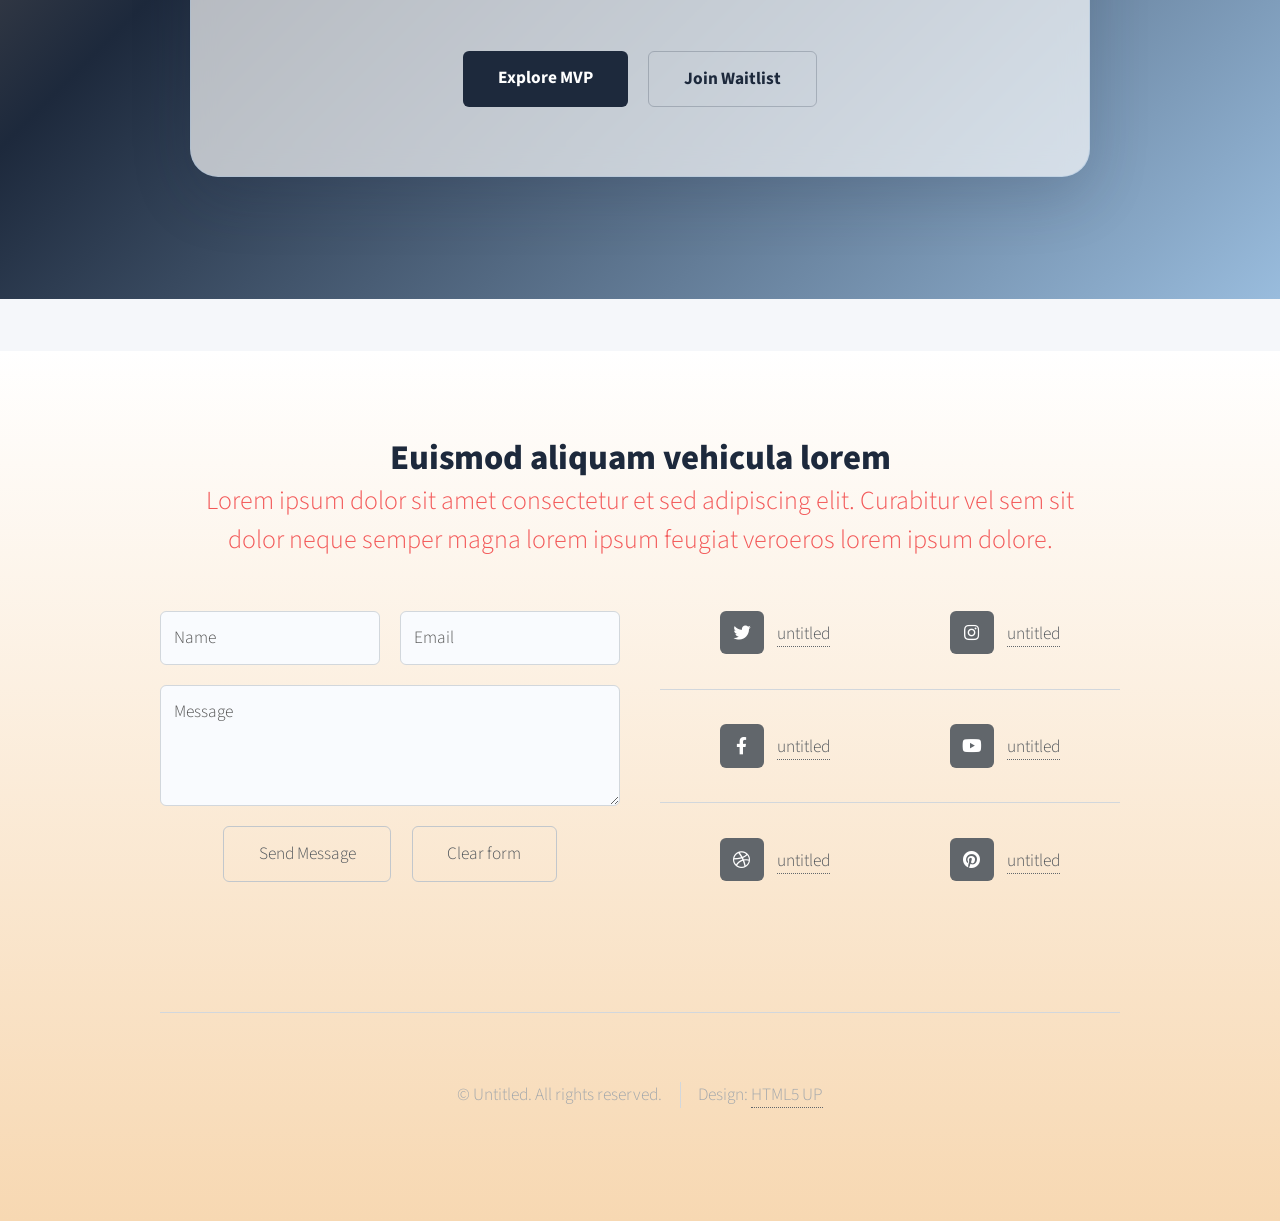
==== commit 50ec550b: "Replace MVP link with Privacy link in navigation" ====
--- a/app.html
+++ b/app.html
@@ -25,7 +25,7 @@
 							<nav id="nav">
 								<ul>
 									<li><a href="app.html">App</a></li>
-									<li><a href="mvp.html">MVP</a></li>
+									<li><a href="privacy.html">Privacy</a></li>
 									<li class="break"><a href="waitlist.html">Waitlist</a></li>
 									<li><a href="contact.html">Contact</a></li>
 								</ul>
@@ -168,4 +168,4 @@
 	</body>
 
 
-</html>+</html>
